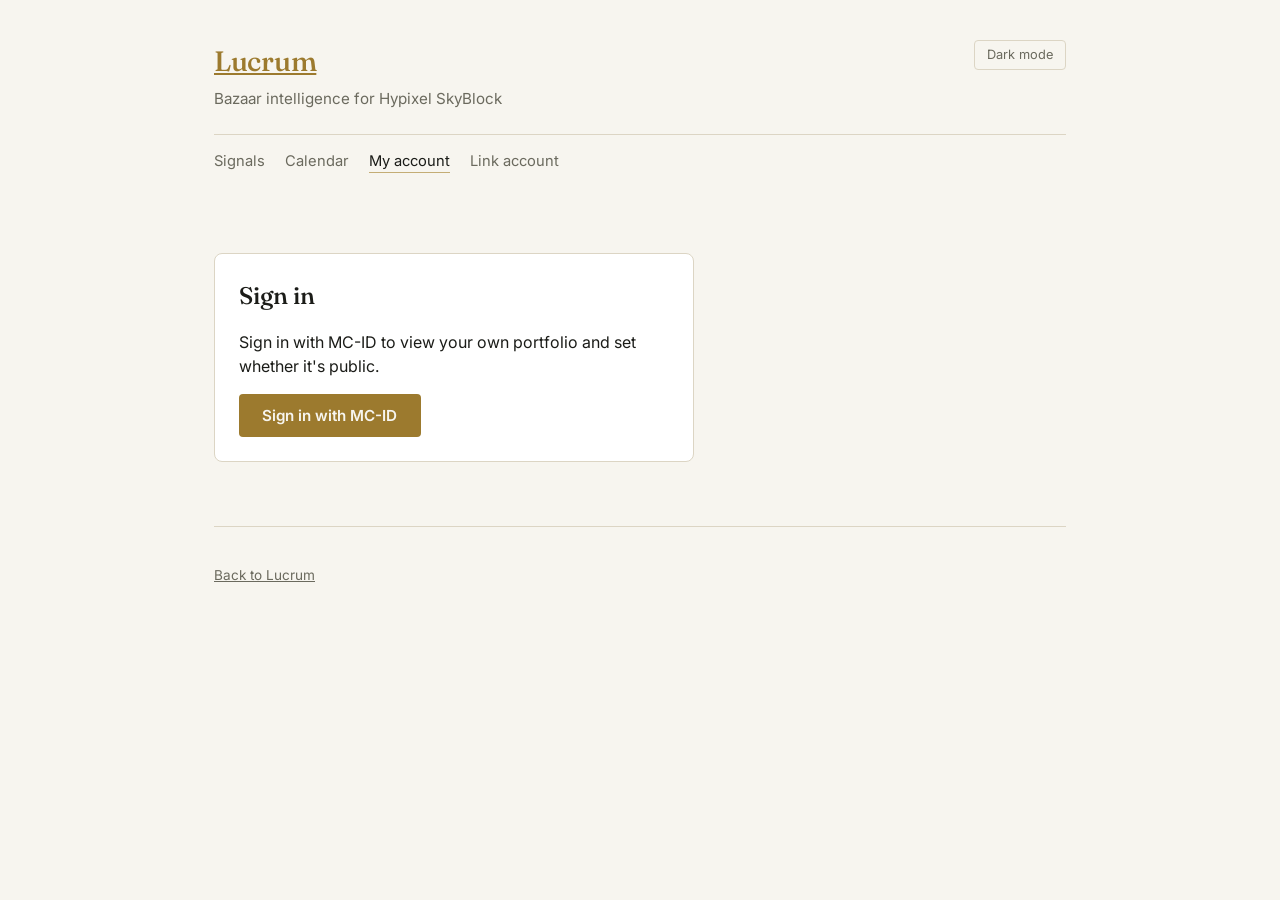
==== account/index.html @ fec93a20 "web: Phase 8 site - signals, item detail, calendar, account, public profile Rounds out the site to d" ====
<!doctype html>
<html lang="en">
<head>
  <meta charset="utf-8" />
  <meta name="viewport" content="width=device-width, initial-scale=1" />
  <title>My account – Lucrum</title>
  <script src="../js/theme.js"></script>
  <link rel="preconnect" href="https://fonts.googleapis.com" />
  <link rel="preconnect" href="https://fonts.gstatic.com" crossorigin />
  <link
    href="https://fonts.googleapis.com/css2?family=Fraunces:opsz,wght@9..144,400;9..144,500;9..144,600&family=Inter:wght@400;500;600;700&display=swap"
    rel="stylesheet"
  />
  <link rel="stylesheet" href="../css/main.css" />
  <link rel="stylesheet" href="../css/app.css" />
  <link rel="stylesheet" href="../css/link.css" />
</head>
<body>
  <div class="shell shell-wide">
    <header class="site-header">
      <div class="brand">
        <h1><a href="../index.html">Lucrum</a></h1>
        <p>Bazaar intelligence for Hypixel SkyBlock</p>
      </div>
      <button class="theme-toggle" id="theme-toggle" type="button" aria-label="Toggle colour theme">
        Dark mode
      </button>
    </header>
    <nav class="site-nav">
      <a href="../signals/">Signals</a>
      <a href="../calendar/">Calendar</a>
      <a href="../account/" aria-current="page">My account</a>
      <a href="../link/">Link account</a>
    </nav>

    <main>
      <div id="signin-slot" class="card link-card" hidden>
        <h2>Sign in</h2>
        <p class="dim">
          Sign in with MC-ID to view your own portfolio and set whether it's public.
        </p>
        <button class="btn btn-primary" id="signin-btn" type="button">Sign in with MC-ID</button>
        <p class="error-text" id="signin-error" hidden></p>
      </div>

      <div id="privacy-slot"></div>
      <div id="profile-slot"></div>
    </main>

    <footer class="site-footer">
      <p><a href="../index.html">Back to Lucrum</a></p>
    </footer>
  </div>

  <script type="module" src="../js/account.js"></script>
</body>
</html>
---- css/main.css ----
/* Lucrum – visual identity. Token system, component patterns and motion rules from
   docs/BRAND.md. This is a standalone stylesheet – it does not import or reuse SeyVault's CSS.

   Direction: private trading desk, not game HUD. Light by default, dark by explicit toggle.
   Own type pairing (Fraunces display / Inter body+data), own accent (aged brass, not acid-green,
   not vermilion, not terracotta), own radius (6-8px, not SeyVault's 14px), no rarity colours. */

/* --- Tokens --------------------------------------------------------------------------------- */

:root {
  --ink: #F7F5EF;
  --panel: #FFFFFF;
  --panel-raised: #EFEBDF;
  --hairline: #DCD5C4;
  --text: #1B1C18;
  --text-dim: #6B6A5E;
  --brass: #9C7A2E;
  --brass-dim: #C4AD75;

  --gain: #3F7A54;
  --loss: #B0453A;
  --live: var(--brass);

  --radius: 8px;
  --radius-sm: 4px;
  --transition: 150ms ease-out;
}

:root[data-theme="dark"] {
  --ink: #0B0D0C;
  --panel: #14211A;
  --panel-raised: #1C2E24;
  --hairline: #2B3A31;
  --text: #EDE6D6;
  --text-dim: #8B9A8F;
  --brass: #C9A24B;
  --brass-dim: #7A6A3D;
}

/* --- Base ------------------------------------------------------------------------------------ */

* {
  box-sizing: border-box;
}

html {
  color-scheme: light dark;
}

body {
  margin: 0;
  background: var(--ink);
  color: var(--text);
  font-family: 'Inter', system-ui, sans-serif;
  font-size: 16px;
  line-height: 1.5;
  transition: background var(--transition), color var(--transition);
}

h1, h2, h3 {
  font-family: 'Fraunces', Georgia, serif;
  font-weight: 500;
  letter-spacing: -0.01em;
  margin: 0;
  color: var(--text);
}

a {
  color: var(--brass);
}

/* Tabular numerals for every price, table and P&L figure – docs/BRAND.md's ledger rule.
   Apply this class anywhere a number appears; never let a price render in proportional figures. */
.num {
  font-variant-numeric: tabular-nums;
  font-feature-settings: 'tnum' 1, 'lnum' 1;
}

/* --- Layout shell ------------------------------------------------------------------------------ */

.shell {
  max-width: 720px;
  margin: 0 auto;
  padding: 0 1.5rem;
}

header.site-header {
  padding: 2.5rem 0 1.5rem;
  border-bottom: 1px solid var(--hairline);
  display: flex;
  align-items: flex-start;
  justify-content: space-between;
  gap: 1rem;
}

header.site-header .brand h1 {
  font-size: 1.75rem;
  color: var(--brass);
}

header.site-header .brand p {
  margin: 0.35rem 0 0;
  color: var(--text-dim);
  font-size: 0.95rem;
}

main {
  padding: 3rem 0 4rem;
}

footer.site-footer {
  padding: 1.5rem 0 3rem;
  border-top: 1px solid var(--hairline);
  color: var(--text-dim);
  font-size: 0.85rem;
}

footer.site-footer a {
  color: var(--text-dim);
  text-decoration: underline;
}

/* --- Theme toggle -------------------------------------------------------------------------- */

.theme-toggle {
  background: transparent;
  border: 1px solid var(--hairline);
  color: var(--text-dim);
  border-radius: var(--radius-sm);
  padding: 0.4rem 0.75rem;
  font-family: inherit;
  font-size: 0.8rem;
  cursor: pointer;
  transition: background var(--transition), border-color var(--transition), color var(--transition);
  flex-shrink: 0;
}

.theme-toggle:hover {
  border-color: var(--brass-dim);
  color: var(--text);
}

/* --- Component: button (primary) -------------------------------------------------------------
   docs/BRAND.md: brass fill, ink text, 4px radius, no shadow. Hover adds a brass-dim border –
   the fill never moves or glows. */

.btn {
  display: inline-block;
  font-family: inherit;
  font-size: 0.95rem;
  font-weight: 600;
  padding: 0.7rem 1.4rem;
  border-radius: var(--radius-sm);
  border: 1px solid transparent;
  cursor: pointer;
  text-decoration: none;
  transition: border-color var(--transition), background var(--transition), color var(--transition);
}

.btn-primary {
  background: var(--brass);
  color: var(--ink);
}

.btn-primary:hover {
  border-color: var(--brass-dim);
}

.btn-primary:disabled {
  opacity: 0.5;
  cursor: not-allowed;
}

.btn-secondary {
  background: transparent;
  color: var(--text);
  border-color: var(--hairline);
}

.btn-secondary:hover {
  border-color: var(--brass-dim);
}

/* --- Component: card ----------------------------------------------------------------------
   docs/BRAND.md: panel fill, 1px hairline border, 6-8px radius. Hover only if interactive:
   background steps to panel-raised, no border colour change, no transform. */

.card {
  background: var(--panel);
  border: 1px solid var(--hairline);
  border-radius: var(--radius);
  padding: 1.5rem;
  transition: background var(--transition);
}

.card.interactive:hover {
  background: var(--panel-raised);
  cursor: pointer;
}

/* --- Component: table row -------------------------------------------------------------------
   docs/BRAND.md: no card chrome on data tables – a hairline under each row, panel-raised on
   hover, numeric columns right-aligned with tabular figures, never centred. */

table.ledger {
  width: 100%;
  border-collapse: collapse;
}

table.ledger th {
  text-align: left;
  color: var(--text-dim);
  font-weight: 500;
  font-size: 0.8rem;
  text-transform: uppercase;
  letter-spacing: 0.04em;
  padding: 0.6rem 0.75rem;
  border-bottom: 1px solid var(--hairline);
}

table.ledger td {
  padding: 0.7rem 0.75rem;
  border-bottom: 1px solid var(--hairline);
}

table.ledger tr {
  transition: background var(--transition);
}

table.ledger tbody tr:hover {
  background: var(--panel-raised);
}

table.ledger th.num,
table.ledger td.num {
  text-align: right;
}

/* --- Component: live/pulsing element ---------------------------------------------------------
   docs/BRAND.md: opacity oscillates brass between 100% and 70% on a slow (~2.5s) sine, one loop
   only per state change – never an indefinite pulse. Applied via .is-pulsing, removed by JS once
   the state settles (e.g. a device code moves from "pending" to "linked"). */

.status-dot {
  display: inline-block;
  width: 0.55rem;
  height: 0.55rem;
  border-radius: 50%;
  background: var(--brass);
}

.status-dot.is-pulsing {
  animation: lucrum-pulse 2.5s ease-in-out 1;
}

.status-dot.is-loss {
  background: var(--loss);
}

.status-dot.is-gain {
  background: var(--gain);
}

@keyframes lucrum-pulse {
  0% { opacity: 1; }
  50% { opacity: 0.7; }
  100% { opacity: 1; }
}

@media (prefers-reduced-motion: reduce) {
  .status-dot.is-pulsing {
    animation: none;
  }
  * {
    transition-duration: 0.01ms !important;
  }
}

/* --- Home page ------------------------------------------------------------------------------ */

.hero h2 {
  font-size: 2.1rem;
  margin-bottom: 1rem;
}

.hero p {
  color: var(--text-dim);
  max-width: 34rem;
  font-size: 1.02rem;
}

.hero .actions {
  margin-top: 1.75rem;
  display: flex;
  gap: 0.75rem;
  flex-wrap: wrap;
}

.notice {
  margin-top: 3rem;
  padding-top: 1.5rem;
  border-top: 1px solid var(--hairline);
  color: var(--text-dim);
  font-size: 0.9rem;
}

/* --- Mobile --------------------------------------------------------------------------------- */

@media (max-width: 520px) {
  .shell {
    padding: 0 1.1rem;
  }
  header.site-header {
    flex-direction: column;
  }
  .hero h2 {
    font-size: 1.6rem;
  }
  table.ledger th,
  table.ledger td {
    padding: 0.5rem 0.4rem;
    font-size: 0.85rem;
  }
}
---- css/app.css ----
/* Shared components for Phase 8's inner pages (signals, item, calendar, profile, account) –
   additions to css/main.css's token system. Nothing here introduces a colour, radius or type
   pairing outside docs/BRAND.md's token set. */

/* Wider shell for chart-heavy and table-heavy pages – main.css's 720px is right for the marketing
   shell but too narrow for a ledger table or a chart with room to breathe. */
.shell-wide {
  max-width: 900px;
}

/* --- Nav (shared header across inner pages) ------------------------------------------------- */

nav.site-nav {
  display: flex;
  gap: 1.25rem;
  margin-top: 0.9rem;
  flex-wrap: wrap;
}

nav.site-nav a {
  color: var(--text-dim);
  text-decoration: none;
  font-size: 0.92rem;
  border-bottom: 1px solid transparent;
  transition: color var(--transition), border-color var(--transition);
}

nav.site-nav a:hover,
nav.site-nav a[aria-current="page"] {
  color: var(--text);
  border-color: var(--brass-dim);
}

/* --- Error / empty states --------------------------------------------------------------------
   docs/BRAND.md's copy register: declarative, never a blank page or an infinite spinner. */

.error-state {
  padding: 1.5rem;
  border: 1px solid var(--hairline);
  border-radius: var(--radius);
  background: var(--panel);
  color: var(--text);
  max-width: 34rem;
}

.loading-state {
  color: var(--text-dim);
  padding: 1rem 0;
}

/* --- Hero stat card (signal browser's "hero is the live number") --------------------------- */

.hero-signal {
  background: var(--panel);
  border: 1px solid var(--hairline);
  border-radius: var(--radius);
  padding: 1.75rem 2rem;
}

.hero-signal .hero-kicker {
  color: var(--text-dim);
  font-size: 0.8rem;
  text-transform: uppercase;
  letter-spacing: 0.06em;
  margin: 0 0 0.5rem;
}

.hero-signal h2 {
  font-size: 1.9rem;
  margin: 0 0 0.5rem;
}

.hero-signal .thesis {
  color: var(--text-dim);
  max-width: 40rem;
  margin: 0.5rem 0 1.25rem;
}

.hero-figures {
  display: grid;
  grid-template-columns: repeat(auto-fit, minmax(9rem, 1fr));
  gap: 1.25rem 1.5rem;
  margin-top: 1.25rem;
  padding-top: 1.25rem;
  border-top: 1px solid var(--hairline);
}

.hero-figures .figure .label {
  color: var(--text-dim);
  font-size: 0.78rem;
  text-transform: uppercase;
  letter-spacing: 0.04em;
  display: block;
  margin-bottom: 0.25rem;
}

.hero-figures .figure .value {
  font-family: 'Fraunces', Georgia, serif;
  font-size: 1.35rem;
  color: var(--text);
}

.hero-figures .figure .value.brass {
  color: var(--brass);
}

.caveat {
  margin-top: 1rem;
  font-size: 0.85rem;
  color: var(--text-dim);
  border-left: 2px solid var(--brass-dim);
  padding-left: 0.75rem;
}

/* --- Filter tabs ------------------------------------------------------------------------------ */

.type-tabs {
  display: flex;
  gap: 0.5rem;
  flex-wrap: wrap;
  margin: 2rem 0 1.25rem;
}

.type-tab {
  background: transparent;
  border: 1px solid var(--hairline);
  color: var(--text-dim);
  padding: 0.45rem 0.9rem;
  border-radius: var(--radius-sm);
  font-family: inherit;
  font-size: 0.85rem;
  cursor: pointer;
  transition: border-color var(--transition), color var(--transition), background var(--transition);
}

.type-tab[aria-pressed="true"] {
  color: var(--ink);
  background: var(--brass);
  border-color: var(--brass);
}

.type-tab:hover:not([aria-pressed="true"]) {
  border-color: var(--brass-dim);
  color: var(--text);
}

/* --- Signal / position rows -------------------------------------------------------------------
   Table on wide viewports, stacked cards on narrow – docs/BRAND.md's table-row pattern plus
   CLAUDE.md rule 8 (mobile matters). */

.signal-row td.item {
  font-weight: 600;
}

.signal-row .why {
  display: block;
  color: var(--text-dim);
  font-size: 0.82rem;
  margin-top: 0.15rem;
  font-family: 'Inter', system-ui, sans-serif;
}

.unfitted-note {
  font-size: 0.78rem;
  color: var(--text-dim);
}

/* --- Item detail -------------------------------------------------------------------------- */

.item-title {
  font-size: 2rem;
}

.range-tabs {
  display: flex;
  gap: 0.4rem;
  margin: 1.5rem 0 1rem;
}

.chart-card {
  padding: 1.25rem 1rem 0.75rem;
}

.chart-wrap {
  position: relative;
  width: 100%;
  height: 360px;
}

.chart-legend {
  display: flex;
  gap: 1.5rem;
  font-size: 0.82rem;
  color: var(--text-dim);
  padding: 0.75rem 0.25rem 1rem;
  flex-wrap: wrap;
}

.chart-legend .swatch {
  display: inline-block;
  width: 0.85rem;
  height: 2px;
  margin-right: 0.4rem;
  vertical-align: middle;
}

.confidence-note {
  margin-top: 1rem;
  color: var(--text-dim);
  font-size: 0.88rem;
}

/* --- Calendar / event timeline ----------------------------------------------------------------
   A quiet list, not a grid widget – docs/PLAN.md Phase 8's brief. */

.event-list {
  list-style: none;
  margin: 0;
  padding: 0;
}

.event-row {
  display: flex;
  justify-content: space-between;
  align-items: baseline;
  gap: 1rem;
  padding: 1rem 0;
  border-bottom: 1px solid var(--hairline);
}

.event-row .event-name {
  font-family: 'Fraunces', Georgia, serif;
  font-size: 1.1rem;
}

.event-row .event-source {
  display: block;
  color: var(--text-dim);
  font-size: 0.8rem;
  margin-top: 0.2rem;
  font-family: 'Inter', system-ui, sans-serif;
}

.event-row .event-when {
  text-align: right;
  flex-shrink: 0;
}

.event-row .event-countdown {
  display: block;
  color: var(--brass);
  font-size: 0.85rem;
}

.event-row .event-time {
  display: block;
  color: var(--text-dim);
  font-size: 0.8rem;
}

/* --- Profile / portfolio --------------------------------------------------------------------- */

.stat-grid {
  display: grid;
  grid-template-columns: repeat(auto-fit, minmax(10rem, 1fr));
  gap: 1.25rem;
  margin: 1.5rem 0 2.5rem;
}

.stat-card {
  background: var(--panel);
  border: 1px solid var(--hairline);
  border-radius: var(--radius);
  padding: 1.1rem 1.25rem;
}

.stat-card .label {
  color: var(--text-dim);
  font-size: 0.78rem;
  text-transform: uppercase;
  letter-spacing: 0.04em;
  display: block;
  margin-bottom: 0.3rem;
}

.stat-card .value {
  font-family: 'Fraunces', Georgia, serif;
  font-size: 1.5rem;
}

.hitrate-grid {
  display: grid;
  grid-template-columns: repeat(4, 1fr);
  gap: 0.75rem;
  margin-top: 0.5rem;
}

.hitrate-grid .cell {
  text-align: center;
}

.hitrate-grid .cell .label {
  color: var(--text-dim);
  font-size: 0.75rem;
  text-transform: uppercase;
  display: block;
}

.hitrate-grid .cell .value {
  font-size: 1.1rem;
}

.planned-actual {
  font-size: 0.85rem;
}

.planned-actual .planned {
  color: var(--text-dim);
}

.planned-actual .actual {
  color: var(--text);
  display: block;
}

.privacy-toggle {
  display: flex;
  align-items: center;
  gap: 0.75rem;
  margin: 2rem 0;
  padding: 1.1rem 1.25rem;
  border: 1px solid var(--hairline);
  border-radius: var(--radius);
  background: var(--panel);
}

.privacy-toggle .desc {
  color: var(--text-dim);
  font-size: 0.85rem;
  flex: 1;
}

/* --- Section spacing / headings shared across inner pages ------------------------------------ */

.section-heading {
  margin: 2.5rem 0 1rem;
  font-size: 1.3rem;
}

/* --- Mobile ---------------------------------------------------------------------------------- */

@media (max-width: 640px) {
  .hero-signal {
    padding: 1.25rem 1.25rem;
  }
  .hero-signal h2 {
    font-size: 1.4rem;
  }
  .hitrate-grid {
    grid-template-columns: repeat(2, 1fr);
  }
  table.ledger thead {
    display: none;
  }
  table.ledger, table.ledger tbody, table.ledger tr, table.ledger td {
    display: block;
    width: 100%;
  }
  table.ledger tr {
    border-bottom: 1px solid var(--hairline);
    padding: 0.75rem 0;
  }
  table.ledger td {
    border-bottom: none;
    padding: 0.2rem 0;
    text-align: left !important;
  }
  table.ledger td.num::before,
  table.ledger td[data-label]::before {
    content: attr(data-label) ": ";
    color: var(--text-dim);
    font-family: 'Inter', system-ui, sans-serif;
  }
  .event-row {
    flex-direction: column;
  }
  .event-row .event-when {
    text-align: left;
  }
}
---- css/link.css ----
/* /link page – additions to css/main.css's token system and component patterns. Nothing here
   introduces a new colour or radius outside docs/BRAND.md's token set. */

.link-card {
  margin-top: 2rem;
  max-width: 30rem;
}

.link-status {
  display: flex;
  align-items: center;
  gap: 0.6rem;
  font-size: 0.95rem;
}

.link-step {
  margin-top: 1.5rem;
  padding-top: 1.5rem;
  border-top: 1px solid var(--hairline);
}

.link-step h3 {
  font-size: 1.15rem;
  margin-bottom: 0.4rem;
}

.link-step .dim {
  color: var(--text-dim);
  font-size: 0.9rem;
  margin: 0 0 1rem;
}

.link-step code {
  background: var(--panel-raised);
  padding: 0.1rem 0.35rem;
  border-radius: var(--radius-sm);
  font-size: 0.9em;
}

#code-form {
  display: flex;
  gap: 0.6rem;
  flex-wrap: wrap;
}

.code-input {
  flex: 1;
  min-width: 9rem;
  background: var(--panel);
  border: 1px solid var(--hairline);
  border-radius: var(--radius-sm);
  color: var(--text);
  font-family: inherit;
  font-size: 1rem;
  padding: 0.65rem 0.8rem;
  text-transform: uppercase;
  transition: border-color var(--transition);
}

.code-input:focus {
  outline: none;
  border-color: var(--brass-dim);
}

.error-text {
  color: var(--loss);
  font-size: 0.88rem;
  margin: 0.9rem 0 0;
}

@media (max-width: 520px) {
  #code-form {
    flex-direction: column;
  }
}
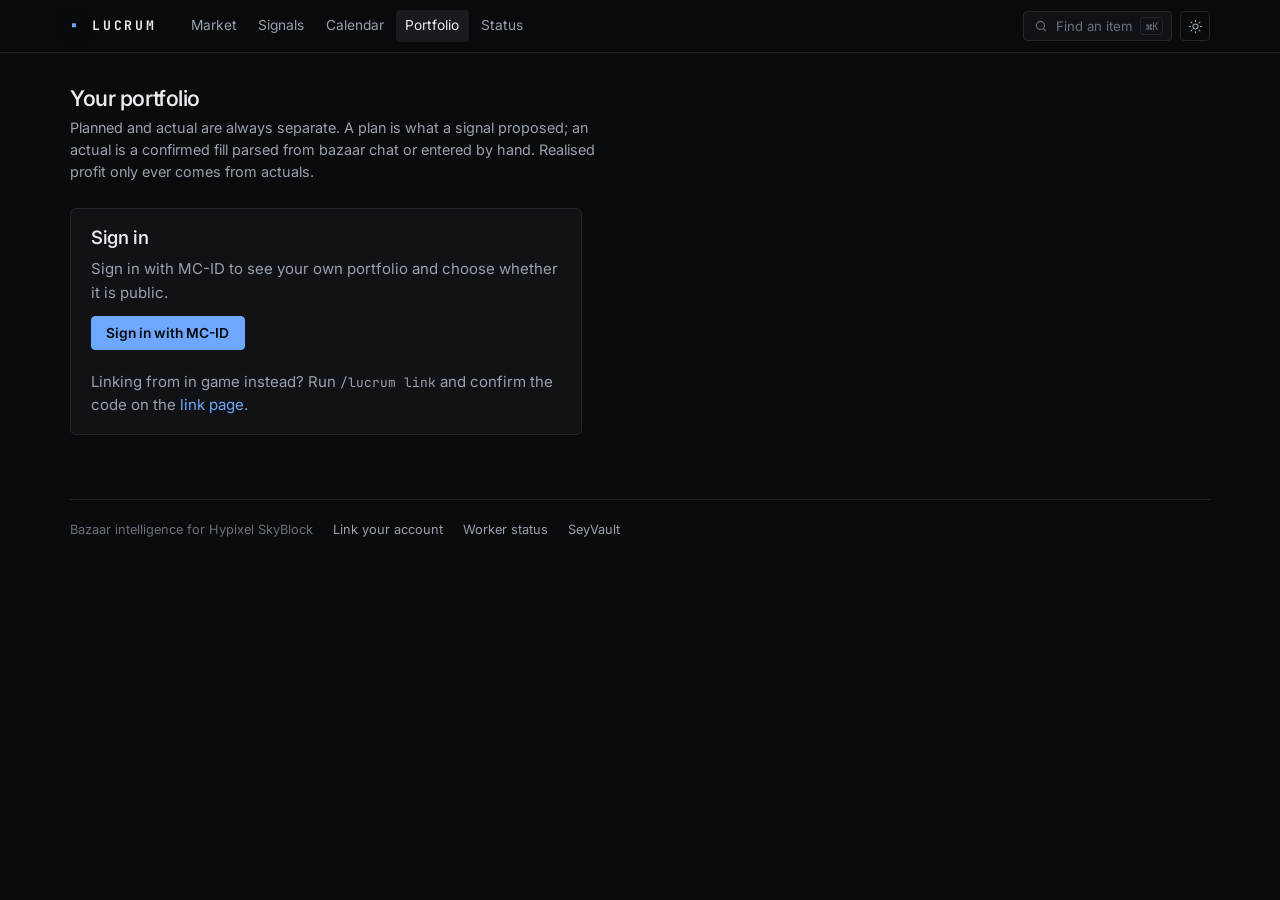
==== commit 687f0084: "web: rewrite the site - monotone palette, real navigation, no missing data The old site read as unfi" ====
--- a/account/index.html
+++ b/account/index.html
@@ -3,44 +3,66 @@
 <head>
   <meta charset="utf-8" />
   <meta name="viewport" content="width=device-width, initial-scale=1" />
-  <title>My account – Lucrum</title>
+  <title>Portfolio – Lucrum</title>
+  <meta name="description" content="Lucrum – bazaar intelligence for Hypixel SkyBlock." />
+  <!-- Theme resolution must run before css/main.css paints, per docs/BRAND.md's theme section –
+       see js/theme.js's top-of-file comment for why this is a plain script, not a module. -->
   <script src="../js/theme.js"></script>
   <link rel="preconnect" href="https://fonts.googleapis.com" />
   <link rel="preconnect" href="https://fonts.gstatic.com" crossorigin />
   <link
-    href="https://fonts.googleapis.com/css2?family=Fraunces:opsz,wght@9..144,400;9..144,500;9..144,600&family=Inter:wght@400;500;600;700&display=swap"
+    href="https://fonts.googleapis.com/css2?family=Inter:wght@100..900&family=JetBrains+Mono:wght@400..700&display=swap"
     rel="stylesheet"
   />
   <link rel="stylesheet" href="../css/main.css" />
   <link rel="stylesheet" href="../css/app.css" />
   <link rel="stylesheet" href="../css/link.css" />
+
 </head>
-<body>
-  <div class="shell shell-wide">
-    <header class="site-header">
-      <div class="brand">
-        <h1><a href="../index.html">Lucrum</a></h1>
-        <p>Bazaar intelligence for Hypixel SkyBlock</p>
+<body data-base="../">
+  <div class="topbar">
+    <div class="topbar-inner">
+      <a class="wordmark" href="../index.html"><span class="tick">&#9642;</span> Lucrum</a>
+      <nav class="topnav" aria-label="Primary">
+        <a href="../market/">Market</a>
+        <a href="../signals/">Signals</a>
+        <a href="../calendar/">Calendar</a>
+        <a href="../account/" aria-current="page">Portfolio</a>
+        <a href="../status/">Status</a>
+      </nav>
+      <div class="topbar-actions">
+        <button class="search-trigger" id="search-trigger" type="button" aria-label="Find a bazaar item">
+          <svg viewBox="0 0 24 24" fill="none" stroke="currentColor" stroke-width="1.9" stroke-linecap="round"><circle cx="11" cy="11" r="7"/><path d="M20 20l-3.6-3.6"/></svg>
+          <span class="search-label">Find an item</span>
+          <span class="kbd">&#8984;K</span>
+        </button>
+        <button class="icon-btn" id="theme-toggle" type="button"></button>
       </div>
-      <button class="theme-toggle" id="theme-toggle" type="button" aria-label="Toggle colour theme">
-        Dark mode
-      </button>
-    </header>
-    <nav class="site-nav">
-      <a href="../signals/">Signals</a>
-      <a href="../calendar/">Calendar</a>
-      <a href="../account/" aria-current="page">My account</a>
-      <a href="../link/">Link account</a>
-    </nav>
+    </div>
+  </div>
 
+  <div class="shell">
     <main>
+      <div class="page-head">
+        <div>
+          <h1>Your portfolio</h1>
+          <p class="sub">
+            Planned and actual are always separate. A plan is what a signal proposed; an actual is
+            a confirmed fill parsed from bazaar chat or entered by hand. Realised profit only ever
+            comes from actuals.
+          </p>
+        </div>
+      </div>
+
       <div id="signin-slot" class="card link-card" hidden>
         <h2>Sign in</h2>
-        <p class="dim">
-          Sign in with MC-ID to view your own portfolio and set whether it's public.
-        </p>
+        <p class="dim">Sign in with MC-ID to see your own portfolio and choose whether it is public.</p>
         <button class="btn btn-primary" id="signin-btn" type="button">Sign in with MC-ID</button>
         <p class="error-text" id="signin-error" hidden></p>
+        <p class="dim" style="margin:1.25rem 0 0">
+          Linking from in game instead? Run <code>/lucrum link</code> and confirm the code on the
+          <a href="../link/">link page</a>.
+        </p>
       </div>
 
       <div id="privacy-slot"></div>
@@ -48,7 +70,10 @@
     </main>
 
     <footer class="site-footer">
-      <p><a href="../index.html">Back to Lucrum</a></p>
+      <span>Bazaar intelligence for Hypixel SkyBlock</span>
+      <a href="../link/">Link your account</a>
+      <a href="../status/">Worker status</a>
+      <a href="https://seyvault.github.io" rel="noopener">SeyVault</a>
     </footer>
   </div>
 
--- a/css/main.css
+++ b/css/main.css
@@ -1,40 +1,65 @@
-/* Lucrum – visual identity. Token system, component patterns and motion rules from
-   docs/BRAND.md. This is a standalone stylesheet – it does not import or reuse SeyVault's CSS.
-
-   Direction: private trading desk, not game HUD. Light by default, dark by explicit toggle.
-   Own type pairing (Fraunces display / Inter body+data), own accent (aged brass, not acid-green,
-   not vermilion, not terracotta), own radius (6-8px, not SeyVault's 14px), no rarity colours. */
-
-/* --- Tokens --------------------------------------------------------------------------------- */
-
-:root {
-  --ink: #F7F5EF;
-  --panel: #FFFFFF;
-  --panel-raised: #EFEBDF;
-  --hairline: #DCD5C4;
-  --text: #1B1C18;
-  --text-dim: #6B6A5E;
-  --brass: #9C7A2E;
-  --brass-dim: #C4AD75;
-
-  --gain: #3F7A54;
-  --loss: #B0453A;
-  --live: var(--brass);
-
-  --radius: 8px;
+/* Lucrum – design system. Tokens, app shell and shared components, per docs/BRAND.md.
+   Standalone: this does not import or reuse SeyVault's CSS.
+
+   Direction: a trading terminal. Monotone grey surfaces, colour reserved for data, glow on data
+   colours in the dark theme only. Dark is the default; light is the alternate. No serif, no warm
+   hues anywhere – see docs/BRAND.md's "Before shipping" checklist. */
+
+/* --- Tokens ---------------------------------------------------------------------------------- */
+
+:root,
+:root[data-theme="dark"] {
+  --bg: #0A0B0D;
+  --surface: #101216;
+  --surface-2: #171A1F;
+  --line: #22262D;
+  --line-strong: #333944;
+  --text: #E7EAEE;
+  --text-2: #98A1AD;
+  --text-3: #68707C;
+
+  --accent: #6EA8FE;
+  --buy: #2EE6A8;
+  --sell: #FFB13D;
+  --gain: #2EE6A8;
+  --loss: #FF6B6B;
+
+  /* Glow multiplier – every glow effect scales by this, so the light theme turns them all off
+     with one token rather than a parallel rule set. docs/BRAND.md, "Glow". */
+  --glow: 1;
+  --glow-accent: 0 0 18px rgba(110, 168, 254, 0.35);
+  --glow-buy: 0 0 18px rgba(46, 230, 168, 0.35);
+  --glow-sell: 0 0 18px rgba(255, 177, 61, 0.35);
+  --glow-loss: 0 0 18px rgba(255, 107, 107, 0.35);
+
+  --radius: 6px;
   --radius-sm: 4px;
-  --transition: 150ms ease-out;
-}
-
-:root[data-theme="dark"] {
-  --ink: #0B0D0C;
-  --panel: #14211A;
-  --panel-raised: #1C2E24;
-  --hairline: #2B3A31;
-  --text: #EDE6D6;
-  --text-dim: #8B9A8F;
-  --brass: #C9A24B;
-  --brass-dim: #7A6A3D;
+  --transition: 140ms ease-out;
+  --mono: 'JetBrains Mono', ui-monospace, SFMono-Regular, Menlo, monospace;
+  --sans: 'Inter', system-ui, -apple-system, sans-serif;
+}
+
+:root[data-theme="light"] {
+  --bg: #FAFAFB;
+  --surface: #FFFFFF;
+  --surface-2: #F1F2F4;
+  --line: #E1E3E8;
+  --line-strong: #C9CDD5;
+  --text: #14161A;
+  --text-2: #5A6270;
+  --text-3: #838B98;
+
+  --accent: #2563EB;
+  --buy: #0F9D76;
+  --sell: #B57314;
+  --gain: #0F9D76;
+  --loss: #D14343;
+
+  --glow: 0;
+  --glow-accent: none;
+  --glow-buy: none;
+  --glow-sell: none;
+  --glow-loss: none;
 }
 
 /* --- Base ------------------------------------------------------------------------------------ */
@@ -44,281 +69,659 @@
 }
 
 html {
-  color-scheme: light dark;
+  color-scheme: dark;
+}
+
+:root[data-theme="light"] {
+  color-scheme: light;
 }
 
 body {
   margin: 0;
-  background: var(--ink);
-  color: var(--text);
-  font-family: 'Inter', system-ui, sans-serif;
-  font-size: 16px;
-  line-height: 1.5;
-  transition: background var(--transition), color var(--transition);
-}
-
-h1, h2, h3 {
-  font-family: 'Fraunces', Georgia, serif;
-  font-weight: 500;
-  letter-spacing: -0.01em;
+  background: var(--bg);
+  color: var(--text);
+  font-family: var(--sans);
+  font-size: 15px;
+  line-height: 1.55;
+  -webkit-font-smoothing: antialiased;
+}
+
+h1, h2, h3, h4 {
+  font-family: var(--sans);
+  font-weight: 550;
+  letter-spacing: -0.02em;
   margin: 0;
   color: var(--text);
-}
+  line-height: 1.25;
+}
+
+h1 { font-size: 1.35rem; }
+h2 { font-size: 1.15rem; }
+h3 { font-size: 1rem; }
+
+p { margin: 0 0 0.75rem; }
 
 a {
-  color: var(--brass);
-}
-
-/* Tabular numerals for every price, table and P&L figure – docs/BRAND.md's ledger rule.
-   Apply this class anywhere a number appears; never let a price render in proportional figures. */
-.num {
+  color: var(--accent);
+  text-decoration: none;
+}
+
+a:hover {
+  text-decoration: underline;
+}
+
+code, kbd {
+  font-family: var(--mono);
+  font-size: 0.86em;
+}
+
+:focus-visible {
+  outline: 2px solid var(--accent);
+  outline-offset: 2px;
+  border-radius: var(--radius-sm);
+}
+
+/* Every number, id and column label is mono with tabular figures – docs/BRAND.md's type rule.
+   Never let a price render in the proportional sans. */
+.num, .mono {
+  font-family: var(--mono);
   font-variant-numeric: tabular-nums;
-  font-feature-settings: 'tnum' 1, 'lnum' 1;
-}
-
-/* --- Layout shell ------------------------------------------------------------------------------ */
+  font-feature-settings: 'tnum' 1;
+}
+
+.dim { color: var(--text-2); }
+.dimmer { color: var(--text-3); }
+.pos { color: var(--gain); }
+.neg { color: var(--loss); }
+.buy-c { color: var(--buy); }
+.sell-c { color: var(--sell); }
+
+/* Uppercase micro-label above a figure or beside a value. */
+.label {
+  font-family: var(--mono);
+  font-size: 0.68rem;
+  letter-spacing: 0.09em;
+  text-transform: uppercase;
+  color: var(--text-3);
+  display: block;
+}
+
+/* --- App shell ------------------------------------------------------------------------------- */
+
+.topbar {
+  position: sticky;
+  top: 0;
+  z-index: 40;
+  background: color-mix(in srgb, var(--bg) 88%, transparent);
+  backdrop-filter: blur(12px);
+  border-bottom: 1px solid var(--line);
+}
+
+.topbar-inner {
+  max-width: 1180px;
+  margin: 0 auto;
+  padding: 0 1.25rem;
+  height: 52px;
+  display: flex;
+  align-items: center;
+  gap: 1.5rem;
+}
+
+.wordmark {
+  font-family: var(--mono);
+  font-size: 0.82rem;
+  font-weight: 700;
+  letter-spacing: 0.22em;
+  color: var(--text);
+  text-transform: uppercase;
+  text-decoration: none;
+  flex-shrink: 0;
+}
+
+.wordmark:hover { text-decoration: none; }
+
+.wordmark .tick {
+  color: var(--accent);
+  text-shadow: var(--glow-accent);
+}
+
+.topnav {
+  display: flex;
+  align-items: center;
+  gap: 0.15rem;
+  flex: 1;
+  min-width: 0;
+  overflow-x: auto;
+  scrollbar-width: none;
+}
+
+.topnav::-webkit-scrollbar { display: none; }
+
+.topnav a {
+  color: var(--text-2);
+  font-size: 0.86rem;
+  padding: 0.35rem 0.6rem;
+  border-radius: var(--radius-sm);
+  white-space: nowrap;
+  transition: color var(--transition), background var(--transition);
+}
+
+.topnav a:hover {
+  color: var(--text);
+  background: var(--surface-2);
+  text-decoration: none;
+}
+
+.topnav a[aria-current="page"] {
+  color: var(--text);
+  background: var(--surface-2);
+}
+
+.topbar-actions {
+  display: flex;
+  align-items: center;
+  gap: 0.5rem;
+  flex-shrink: 0;
+}
+
+/* Search trigger – the fix for the site's worst previous failure, per docs/BRAND.md's layout
+   section: every one of the bazaar's ~2000 products is reachable from every page. */
+.search-trigger {
+  display: flex;
+  align-items: center;
+  gap: 0.5rem;
+  background: var(--surface);
+  border: 1px solid var(--line);
+  border-radius: var(--radius-sm);
+  color: var(--text-3);
+  font-family: var(--sans);
+  font-size: 0.82rem;
+  padding: 0.35rem 0.5rem 0.35rem 0.65rem;
+  cursor: pointer;
+  transition: border-color var(--transition), color var(--transition);
+}
+
+.search-trigger:hover {
+  border-color: var(--line-strong);
+  color: var(--text-2);
+}
+
+/* An inline SVG with no width/height attributes falls back to 300x150, which is what made this
+   control swallow the top bar – size it explicitly and keep the label on one line. */
+.search-trigger svg { width: 14px; height: 14px; flex: none; display: block; }
+.search-trigger .search-label { white-space: nowrap; }
+
+.search-trigger .kbd {
+  font-family: var(--mono);
+  font-size: 0.66rem;
+  border: 1px solid var(--line);
+  border-radius: 3px;
+  padding: 0.05rem 0.28rem;
+  color: var(--text-3);
+}
+
+.icon-btn {
+  background: transparent;
+  border: 1px solid var(--line);
+  border-radius: var(--radius-sm);
+  color: var(--text-2);
+  width: 30px;
+  height: 30px;
+  display: grid;
+  place-items: center;
+  cursor: pointer;
+  transition: border-color var(--transition), color var(--transition);
+  padding: 0;
+}
+
+.icon-btn:hover {
+  border-color: var(--line-strong);
+  color: var(--text);
+}
+
+.icon-btn svg { width: 15px; height: 15px; display: block; }
 
 .shell {
+  max-width: 1180px;
+  margin: 0 auto;
+  padding: 0 1.25rem;
+}
+
+.shell-narrow {
   max-width: 720px;
-  margin: 0 auto;
-  padding: 0 1.5rem;
-}
-
-header.site-header {
-  padding: 2.5rem 0 1.5rem;
-  border-bottom: 1px solid var(--hairline);
-  display: flex;
-  align-items: flex-start;
+}
+
+main {
+  padding: 2rem 0 4rem;
+}
+
+.page-head {
+  display: flex;
+  align-items: flex-end;
   justify-content: space-between;
   gap: 1rem;
-}
-
-header.site-header .brand h1 {
-  font-size: 1.75rem;
-  color: var(--brass);
-}
-
-header.site-header .brand p {
-  margin: 0.35rem 0 0;
-  color: var(--text-dim);
-  font-size: 0.95rem;
-}
-
-main {
-  padding: 3rem 0 4rem;
-}
-
-footer.site-footer {
-  padding: 1.5rem 0 3rem;
-  border-top: 1px solid var(--hairline);
-  color: var(--text-dim);
-  font-size: 0.85rem;
-}
-
-footer.site-footer a {
-  color: var(--text-dim);
-  text-decoration: underline;
-}
-
-/* --- Theme toggle -------------------------------------------------------------------------- */
-
-.theme-toggle {
-  background: transparent;
-  border: 1px solid var(--hairline);
-  color: var(--text-dim);
+  flex-wrap: wrap;
+  margin-bottom: 1.5rem;
+}
+
+.page-head .sub {
+  color: var(--text-2);
+  font-size: 0.9rem;
+  margin: 0.3rem 0 0;
+  max-width: 60ch;
+}
+
+.site-footer {
+  border-top: 1px solid var(--line);
+  padding: 1.25rem 0 3rem;
+  color: var(--text-3);
+  font-size: 0.8rem;
+  display: flex;
+  gap: 1.25rem;
+  flex-wrap: wrap;
+}
+
+.site-footer a { color: var(--text-2); }
+
+/* --- Buttons --------------------------------------------------------------------------------- */
+
+.btn {
+  display: inline-flex;
+  align-items: center;
+  gap: 0.4rem;
+  font-family: var(--sans);
+  font-size: 0.86rem;
+  font-weight: 500;
+  padding: 0.5rem 0.9rem;
   border-radius: var(--radius-sm);
-  padding: 0.4rem 0.75rem;
-  font-family: inherit;
-  font-size: 0.8rem;
-  cursor: pointer;
-  transition: background var(--transition), border-color var(--transition), color var(--transition);
-  flex-shrink: 0;
-}
-
-.theme-toggle:hover {
-  border-color: var(--brass-dim);
-  color: var(--text);
-}
-
-/* --- Component: button (primary) -------------------------------------------------------------
-   docs/BRAND.md: brass fill, ink text, 4px radius, no shadow. Hover adds a brass-dim border –
-   the fill never moves or glows. */
-
-.btn {
-  display: inline-block;
-  font-family: inherit;
-  font-size: 0.95rem;
-  font-weight: 600;
-  padding: 0.7rem 1.4rem;
-  border-radius: var(--radius-sm);
-  border: 1px solid transparent;
+  border: 1px solid var(--line);
+  background: var(--surface);
+  color: var(--text);
   cursor: pointer;
   text-decoration: none;
   transition: border-color var(--transition), background var(--transition), color var(--transition);
 }
 
+.btn:hover {
+  border-color: var(--line-strong);
+  background: var(--surface-2);
+  text-decoration: none;
+}
+
 .btn-primary {
-  background: var(--brass);
-  color: var(--ink);
+  background: var(--accent);
+  border-color: var(--accent);
+  color: #06080C;
+  font-weight: 600;
 }
 
 .btn-primary:hover {
-  border-color: var(--brass-dim);
-}
-
-.btn-primary:disabled {
-  opacity: 0.5;
+  background: var(--accent);
+  border-color: var(--accent);
+  filter: brightness(1.08);
+}
+
+.btn:disabled {
+  opacity: 0.45;
   cursor: not-allowed;
 }
 
-.btn-secondary {
+.btn-sm {
+  font-size: 0.78rem;
+  padding: 0.32rem 0.6rem;
+}
+
+/* --- Tabs (signal type, chart range) --------------------------------------------------------- */
+
+.tabs {
+  display: flex;
+  gap: 0.3rem;
+  flex-wrap: wrap;
+}
+
+.tab {
   background: transparent;
-  color: var(--text);
-  border-color: var(--hairline);
-}
-
-.btn-secondary:hover {
-  border-color: var(--brass-dim);
-}
-
-/* --- Component: card ----------------------------------------------------------------------
-   docs/BRAND.md: panel fill, 1px hairline border, 6-8px radius. Hover only if interactive:
-   background steps to panel-raised, no border colour change, no transform. */
+  border: 1px solid transparent;
+  color: var(--text-3);
+  font-family: var(--mono);
+  font-size: 0.75rem;
+  letter-spacing: 0.06em;
+  text-transform: uppercase;
+  padding: 0.35rem 0.7rem;
+  border-radius: var(--radius-sm);
+  cursor: pointer;
+  transition: color var(--transition), background var(--transition), border-color var(--transition);
+}
+
+.tab:hover {
+  color: var(--text);
+  background: var(--surface-2);
+}
+
+.tab[aria-pressed="true"] {
+  color: var(--text);
+  background: var(--surface-2);
+  border-color: var(--line-strong);
+}
+
+/* --- Cards / panels -------------------------------------------------------------------------- */
 
 .card {
-  background: var(--panel);
-  border: 1px solid var(--hairline);
+  background: var(--surface);
+  border: 1px solid var(--line);
   border-radius: var(--radius);
-  padding: 1.5rem;
-  transition: background var(--transition);
-}
-
-.card.interactive:hover {
-  background: var(--panel-raised);
-  cursor: pointer;
-}
-
-/* --- Component: table row -------------------------------------------------------------------
-   docs/BRAND.md: no card chrome on data tables – a hairline under each row, panel-raised on
-   hover, numeric columns right-aligned with tabular figures, never centred. */
+  padding: 1.1rem 1.25rem;
+}
+
+.card-tight { padding: 0.9rem 1rem; }
+
+.card h2, .card h3 { margin-bottom: 0.5rem; }
+
+.grid {
+  display: grid;
+  gap: 0.75rem;
+}
+
+.grid-2 { grid-template-columns: repeat(auto-fit, minmax(15rem, 1fr)); }
+.grid-3 { grid-template-columns: repeat(auto-fit, minmax(11rem, 1fr)); }
+.grid-4 { grid-template-columns: repeat(auto-fit, minmax(8.5rem, 1fr)); }
+
+/* A single labelled figure. The value is always mono; colour only if it carries meaning. */
+.stat .value {
+  font-family: var(--mono);
+  font-variant-numeric: tabular-nums;
+  font-size: 1.15rem;
+  letter-spacing: -0.01em;
+  color: var(--text);
+  display: block;
+  margin-top: 0.15rem;
+}
+
+.stat .value.lg { font-size: 1.6rem; }
+.stat .value.accent { color: var(--accent); text-shadow: var(--glow-accent); }
+.stat .value.buy-c { text-shadow: var(--glow-buy); }
+.stat .value.sell-c { text-shadow: var(--glow-sell); }
+.stat .note { color: var(--text-3); font-size: 0.75rem; margin: 0.15rem 0 0; }
+
+/* --- Tables ---------------------------------------------------------------------------------- */
+
+.table-wrap {
+  border: 1px solid var(--line);
+  border-radius: var(--radius);
+  overflow: hidden;
+  background: var(--surface);
+}
+
+.table-scroll { overflow-x: auto; }
 
 table.ledger {
   width: 100%;
   border-collapse: collapse;
+  font-size: 0.86rem;
 }
 
 table.ledger th {
   text-align: left;
-  color: var(--text-dim);
+  color: var(--text-3);
+  font-family: var(--mono);
   font-weight: 500;
-  font-size: 0.8rem;
+  font-size: 0.68rem;
   text-transform: uppercase;
-  letter-spacing: 0.04em;
-  padding: 0.6rem 0.75rem;
-  border-bottom: 1px solid var(--hairline);
-}
+  letter-spacing: 0.08em;
+  padding: 0.55rem 0.75rem;
+  border-bottom: 1px solid var(--line);
+  background: var(--surface);
+  white-space: nowrap;
+  position: sticky;
+  top: 0;
+}
+
+table.ledger th.sortable {
+  cursor: pointer;
+  user-select: none;
+}
+
+table.ledger th.sortable:hover { color: var(--text); }
+
+table.ledger th .arrow {
+  opacity: 0;
+  margin-left: 0.25rem;
+}
+
+table.ledger th[aria-sort] .arrow { opacity: 1; color: var(--accent); }
+table.ledger th[aria-sort] { color: var(--text); }
 
 table.ledger td {
-  padding: 0.7rem 0.75rem;
-  border-bottom: 1px solid var(--hairline);
-}
-
-table.ledger tr {
+  padding: 0.55rem 0.75rem;
+  border-bottom: 1px solid var(--line);
+  color: var(--text-2);
+  vertical-align: top;
+}
+
+table.ledger tbody tr:last-child td { border-bottom: none; }
+
+table.ledger tbody tr {
   transition: background var(--transition);
 }
 
-table.ledger tbody tr:hover {
-  background: var(--panel-raised);
-}
+table.ledger tbody tr:hover { background: var(--surface-2); }
 
 table.ledger th.num,
 table.ledger td.num {
   text-align: right;
-}
-
-/* --- Component: live/pulsing element ---------------------------------------------------------
-   docs/BRAND.md: opacity oscillates brass between 100% and 70% on a slow (~2.5s) sine, one loop
-   only per state change – never an indefinite pulse. Applied via .is-pulsing, removed by JS once
-   the state settles (e.g. a device code moves from "pending" to "linked"). */
+  font-family: var(--mono);
+  font-variant-numeric: tabular-nums;
+  white-space: nowrap;
+}
+
+table.ledger td.key { color: var(--text); }
+
+/* A wide table – the market's 13 snapshot columns – tightened so the whole order book fits the
+   content column instead of running off the right edge where the sort column can't be seen. */
+table.ledger.dense { font-size: 0.8rem; }
+table.ledger.dense th { padding: 0.5rem 0.4rem; letter-spacing: 0.04em; }
+table.ledger.dense td { padding: 0.5rem 0.4rem; }
+
+table.ledger td a { color: var(--text); }
+table.ledger td a:hover { color: var(--accent); }
+
+/* Expandable detail row – how every remaining contract field stays reachable without widening
+   the table past readability. docs/BRAND.md: nothing the worker returns is dropped. */
+tr.detail-row > td {
+  background: var(--surface-2);
+  padding: 0.9rem 1rem 1.1rem;
+  color: var(--text-2);
+}
+
+tr.detail-row[hidden] { display: none; }
+
+.expand-btn {
+  background: transparent;
+  border: none;
+  color: var(--text-3);
+  cursor: pointer;
+  font-family: var(--mono);
+  font-size: 0.8rem;
+  padding: 0 0.25rem;
+  line-height: 1;
+  transition: color var(--transition), transform var(--transition);
+}
+
+.expand-btn:hover { color: var(--text); }
+.expand-btn[aria-expanded="true"] { color: var(--accent); transform: rotate(90deg); }
+
+/* --- Inputs ---------------------------------------------------------------------------------- */
+
+.input {
+  background: var(--surface-2);
+  border: 1px solid var(--line);
+  border-radius: var(--radius-sm);
+  color: var(--text);
+  font-family: var(--sans);
+  font-size: 0.88rem;
+  padding: 0.45rem 0.7rem;
+  width: 100%;
+  transition: border-color var(--transition);
+}
+
+.input::placeholder { color: var(--text-3); }
+
+.input:focus {
+  outline: none;
+  border-color: var(--accent);
+}
+
+/* --- Status dot ------------------------------------------------------------------------------ */
 
 .status-dot {
   display: inline-block;
-  width: 0.55rem;
-  height: 0.55rem;
+  width: 0.5rem;
+  height: 0.5rem;
   border-radius: 50%;
-  background: var(--brass);
-}
-
-.status-dot.is-pulsing {
-  animation: lucrum-pulse 2.5s ease-in-out 1;
-}
-
-.status-dot.is-loss {
-  background: var(--loss);
-}
-
-.status-dot.is-gain {
-  background: var(--gain);
-}
+  background: var(--text-3);
+  flex-shrink: 0;
+}
+
+.status-dot.is-gain { background: var(--gain); box-shadow: var(--glow-buy); }
+.status-dot.is-loss { background: var(--loss); box-shadow: var(--glow-loss); }
+.status-dot.is-warn { background: var(--sell); box-shadow: var(--glow-sell); }
+.status-dot.is-pulsing { animation: lucrum-pulse 2.5s ease-in-out infinite; }
 
 @keyframes lucrum-pulse {
-  0% { opacity: 1; }
-  50% { opacity: 0.7; }
-  100% { opacity: 1; }
-}
+  0%, 100% { opacity: 1; }
+  50% { opacity: 0.45; }
+}
+
+/* --- States ---------------------------------------------------------------------------------- */
+
+.loading-state,
+.empty-state {
+  color: var(--text-3);
+  font-size: 0.88rem;
+  padding: 1.25rem;
+  border: 1px dashed var(--line);
+  border-radius: var(--radius);
+}
+
+.error-state {
+  color: var(--text);
+  font-size: 0.88rem;
+  padding: 1rem 1.1rem;
+  border: 1px solid var(--line);
+  border-left: 2px solid var(--loss);
+  border-radius: var(--radius);
+  background: var(--surface);
+}
+
+.error-text {
+  color: var(--loss);
+  font-size: 0.84rem;
+  margin: 0.75rem 0 0;
+}
+
+.caveat {
+  color: var(--text-2);
+  font-size: 0.82rem;
+  border-left: 2px solid var(--sell);
+  padding-left: 0.7rem;
+  margin: 0.75rem 0 0;
+}
+
+/* --- Command palette (global item search) ---------------------------------------------------- */
+
+.palette-backdrop {
+  position: fixed;
+  inset: 0;
+  z-index: 100;
+  background: rgba(0, 0, 0, 0.55);
+  display: flex;
+  justify-content: center;
+  padding: 12vh 1rem 1rem;
+}
+
+.palette-backdrop[hidden] { display: none; }
+
+.palette {
+  width: 100%;
+  max-width: 34rem;
+  max-height: 60vh;
+  background: var(--surface);
+  border: 1px solid var(--line-strong);
+  border-radius: var(--radius);
+  display: flex;
+  flex-direction: column;
+  overflow: hidden;
+}
+
+.palette input {
+  background: transparent;
+  border: none;
+  border-bottom: 1px solid var(--line);
+  color: var(--text);
+  font-family: var(--sans);
+  font-size: 0.95rem;
+  padding: 0.85rem 1rem;
+  outline: none;
+}
+
+.palette input::placeholder { color: var(--text-3); }
+
+.palette-results {
+  overflow-y: auto;
+  padding: 0.35rem;
+  margin: 0;
+  list-style: none;
+}
+
+.palette-results li {
+  display: flex;
+  align-items: baseline;
+  justify-content: space-between;
+  gap: 1rem;
+  padding: 0.45rem 0.65rem;
+  border-radius: var(--radius-sm);
+  cursor: pointer;
+  font-size: 0.88rem;
+  color: var(--text-2);
+}
+
+.palette-results li[aria-selected="true"] {
+  background: var(--surface-2);
+  color: var(--text);
+}
+
+.palette-results li .id {
+  font-family: var(--mono);
+  font-size: 0.72rem;
+  color: var(--text-3);
+}
+
+.palette-foot {
+  border-top: 1px solid var(--line);
+  padding: 0.45rem 0.75rem;
+  font-size: 0.72rem;
+  color: var(--text-3);
+  display: flex;
+  gap: 1rem;
+}
+
+/* --- Motion opt-out -------------------------------------------------------------------------- */
 
 @media (prefers-reduced-motion: reduce) {
-  .status-dot.is-pulsing {
-    animation: none;
-  }
   * {
     transition-duration: 0.01ms !important;
+    animation-duration: 0.01ms !important;
+    animation-iteration-count: 1 !important;
   }
 }
 
-/* --- Home page ------------------------------------------------------------------------------ */
-
-.hero h2 {
-  font-size: 2.1rem;
-  margin-bottom: 1rem;
-}
-
-.hero p {
-  color: var(--text-dim);
-  max-width: 34rem;
-  font-size: 1.02rem;
-}
-
-.hero .actions {
-  margin-top: 1.75rem;
-  display: flex;
-  gap: 0.75rem;
-  flex-wrap: wrap;
-}
-
-.notice {
-  margin-top: 3rem;
-  padding-top: 1.5rem;
-  border-top: 1px solid var(--hairline);
-  color: var(--text-dim);
-  font-size: 0.9rem;
-}
-
-/* --- Mobile --------------------------------------------------------------------------------- */
-
-@media (max-width: 520px) {
-  .shell {
-    padding: 0 1.1rem;
-  }
-  header.site-header {
-    flex-direction: column;
-  }
-  .hero h2 {
-    font-size: 1.6rem;
-  }
-  table.ledger th,
-  table.ledger td {
-    padding: 0.5rem 0.4rem;
-    font-size: 0.85rem;
-  }
-}
+/* --- Mobile ---------------------------------------------------------------------------------- */
+
+@media (max-width: 720px) {
+  .topbar-inner { gap: 0.75rem; padding: 0 0.9rem; }
+  .search-trigger .kbd,
+  .search-trigger .search-label { display: none; }
+  .search-trigger { padding: 0.35rem 0.5rem; }
+  .shell { padding: 0 0.9rem; }
+  main { padding: 1.5rem 0 3rem; }
+}
--- a/css/app.css
+++ b/css/app.css
@@ -1,199 +1,299 @@
-/* Shared components for Phase 8's inner pages (signals, item, calendar, profile, account) –
-   additions to css/main.css's token system. Nothing here introduces a colour, radius or type
-   pairing outside docs/BRAND.md's token set. */
-
-/* Wider shell for chart-heavy and table-heavy pages – main.css's 720px is right for the marketing
-   shell but too narrow for a ledger table or a chart with room to breathe. */
-.shell-wide {
-  max-width: 900px;
-}
-
-/* --- Nav (shared header across inner pages) ------------------------------------------------- */
-
-nav.site-nav {
-  display: flex;
-  gap: 1.25rem;
-  margin-top: 0.9rem;
-  flex-wrap: wrap;
-}
-
-nav.site-nav a {
-  color: var(--text-dim);
+/* Page-level components layered on css/main.css's tokens. No new colour, radius or type pairing
+   is introduced here – everything resolves to a token from docs/BRAND.md's table. */
+
+/* --- Status strip (worker build, ingest freshness, tax, mayor) --------------------------------
+   Sits directly under the top bar on data pages so the reader always knows how fresh what they
+   are looking at is. CLAUDE.md rule 12: the age re-renders on a tick, it is never frozen. */
+
+.status-strip {
+  display: flex;
+  align-items: center;
+  gap: 1.5rem;
+  flex-wrap: wrap;
+  padding: 0.55rem 0;
+  border-bottom: 1px solid var(--line);
+  font-size: 0.78rem;
+  color: var(--text-3);
+}
+
+.status-strip .cell {
+  display: flex;
+  align-items: center;
+  gap: 0.4rem;
+  white-space: nowrap;
+}
+
+.status-strip .cell b {
+  font-family: var(--mono);
+  font-weight: 500;
+  color: var(--text-2);
+}
+
+.status-strip .spacer { flex: 1; }
+
+/* Pushes the build id to the right-hand end of the strip without needing an empty spacer node. */
+.status-strip .spacer-left { margin-left: auto; }
+
+/* --- Home / overview -------------------------------------------------------------------------- */
+
+.overview-grid {
+  display: grid;
+  grid-template-columns: 1.55fr 1fr;
+  gap: 1rem;
+  align-items: start;
+}
+
+.lede {
+  font-size: 0.95rem;
+  color: var(--text-2);
+  max-width: 62ch;
+  margin: 0 0 1.5rem;
+}
+
+.lede strong { color: var(--text); font-weight: 550; }
+
+.quick-links {
+  display: grid;
+  gap: 0.5rem;
+}
+
+.quick-link {
+  display: flex;
+  align-items: baseline;
+  justify-content: space-between;
+  gap: 1rem;
+  padding: 0.7rem 0.9rem;
+  border: 1px solid var(--line);
+  border-radius: var(--radius);
+  background: var(--surface);
+  color: var(--text);
+  transition: border-color var(--transition), background var(--transition);
+}
+
+.quick-link:hover {
+  border-color: var(--line-strong);
+  background: var(--surface-2);
   text-decoration: none;
-  font-size: 0.92rem;
-  border-bottom: 1px solid transparent;
-  transition: color var(--transition), border-color var(--transition);
-}
-
-nav.site-nav a:hover,
-nav.site-nav a[aria-current="page"] {
-  color: var(--text);
-  border-color: var(--brass-dim);
-}
-
-/* --- Error / empty states --------------------------------------------------------------------
-   docs/BRAND.md's copy register: declarative, never a blank page or an infinite spinner. */
-
-.error-state {
-  padding: 1.5rem;
-  border: 1px solid var(--hairline);
+}
+
+.quick-link .desc {
+  color: var(--text-3);
+  font-size: 0.78rem;
+  display: block;
+  margin-top: 0.1rem;
+}
+
+.quick-link .arrow { color: var(--text-3); font-family: var(--mono); }
+
+/* --- Hero signal (top of the signals page and the overview) ----------------------------------- */
+
+.hero-signal {
+  background: var(--surface);
+  border: 1px solid var(--line);
   border-radius: var(--radius);
-  background: var(--panel);
-  color: var(--text);
-  max-width: 34rem;
-}
-
-.loading-state {
-  color: var(--text-dim);
-  padding: 1rem 0;
-}
-
-/* --- Hero stat card (signal browser's "hero is the live number") --------------------------- */
-
-.hero-signal {
-  background: var(--panel);
-  border: 1px solid var(--hairline);
-  border-radius: var(--radius);
-  padding: 1.75rem 2rem;
-}
-
-.hero-signal .hero-kicker {
-  color: var(--text-dim);
-  font-size: 0.8rem;
-  text-transform: uppercase;
-  letter-spacing: 0.06em;
-  margin: 0 0 0.5rem;
-}
-
-.hero-signal h2 {
-  font-size: 1.9rem;
-  margin: 0 0 0.5rem;
+  padding: 1.25rem 1.4rem;
+}
+
+.hero-signal .hero-top {
+  display: flex;
+  align-items: baseline;
+  justify-content: space-between;
+  gap: 1rem;
+  flex-wrap: wrap;
+}
+
+.hero-signal h2 { font-size: 1.3rem; }
+
+.hero-signal .hero-item-id {
+  font-family: var(--mono);
+  font-size: 0.72rem;
+  color: var(--text-3);
+  display: block;
+  margin-top: 0.15rem;
 }
 
 .hero-signal .thesis {
-  color: var(--text-dim);
-  max-width: 40rem;
-  margin: 0.5rem 0 1.25rem;
+  color: var(--text-2);
+  font-size: 0.9rem;
+  max-width: 68ch;
+  margin: 0.85rem 0 0;
 }
 
 .hero-figures {
   display: grid;
+  grid-template-columns: repeat(auto-fit, minmax(7.5rem, 1fr));
+  gap: 1rem;
+  margin-top: 1.1rem;
+  padding-top: 1.1rem;
+  border-top: 1px solid var(--line);
+}
+
+.type-badge {
+  font-family: var(--mono);
+  font-size: 0.66rem;
+  letter-spacing: 0.1em;
+  text-transform: uppercase;
+  color: var(--text-3);
+  border: 1px solid var(--line);
+  border-radius: 3px;
+  padding: 0.1rem 0.4rem;
+}
+
+.type-badge.long { color: var(--buy); border-color: color-mix(in srgb, var(--buy) 40%, var(--line)); }
+.type-badge.short { color: var(--loss); border-color: color-mix(in srgb, var(--loss) 40%, var(--line)); }
+
+/* --- Signals table detail panel --------------------------------------------------------------- */
+
+.why-line {
+  display: block;
+  color: var(--text-3);
+  font-size: 0.78rem;
+  margin-top: 0.2rem;
+  max-width: 70ch;
+}
+
+.detail-grid {
+  display: grid;
   grid-template-columns: repeat(auto-fit, minmax(9rem, 1fr));
-  gap: 1.25rem 1.5rem;
-  margin-top: 1.25rem;
-  padding-top: 1.25rem;
-  border-top: 1px solid var(--hairline);
-}
-
-.hero-figures .figure .label {
-  color: var(--text-dim);
-  font-size: 0.78rem;
-  text-transform: uppercase;
-  letter-spacing: 0.04em;
-  display: block;
-  margin-bottom: 0.25rem;
-}
-
-.hero-figures .figure .value {
-  font-family: 'Fraunces', Georgia, serif;
-  font-size: 1.35rem;
+  gap: 0.9rem 1.25rem;
+}
+
+.detail-grid .value {
+  font-family: var(--mono);
+  font-variant-numeric: tabular-nums;
+  font-size: 0.88rem;
   color: var(--text);
-}
-
-.hero-figures .figure .value.brass {
-  color: var(--brass);
-}
-
-.caveat {
+  display: block;
+  margin-top: 0.1rem;
+}
+
+.detail-section {
   margin-top: 1rem;
-  font-size: 0.85rem;
-  color: var(--text-dim);
-  border-left: 2px solid var(--brass-dim);
-  padding-left: 0.75rem;
-}
-
-/* --- Filter tabs ------------------------------------------------------------------------------ */
-
-.type-tabs {
-  display: flex;
-  gap: 0.5rem;
-  flex-wrap: wrap;
-  margin: 2rem 0 1.25rem;
-}
-
-.type-tab {
-  background: transparent;
-  border: 1px solid var(--hairline);
-  color: var(--text-dim);
-  padding: 0.45rem 0.9rem;
-  border-radius: var(--radius-sm);
-  font-family: inherit;
-  font-size: 0.85rem;
-  cursor: pointer;
-  transition: border-color var(--transition), color var(--transition), background var(--transition);
-}
-
-.type-tab[aria-pressed="true"] {
-  color: var(--ink);
-  background: var(--brass);
-  border-color: var(--brass);
-}
-
-.type-tab:hover:not([aria-pressed="true"]) {
-  border-color: var(--brass-dim);
-  color: var(--text);
-}
-
-/* --- Signal / position rows -------------------------------------------------------------------
-   Table on wide viewports, stacked cards on narrow – docs/BRAND.md's table-row pattern plus
-   CLAUDE.md rule 8 (mobile matters). */
-
-.signal-row td.item {
-  font-weight: 600;
-}
-
-.signal-row .why {
-  display: block;
-  color: var(--text-dim);
+  padding-top: 0.9rem;
+  border-top: 1px solid var(--line);
+}
+
+.craft-steps {
+  list-style: none;
+  margin: 0.4rem 0 0;
+  padding: 0;
   font-size: 0.82rem;
-  margin-top: 0.15rem;
-  font-family: 'Inter', system-ui, sans-serif;
-}
-
-.unfitted-note {
-  font-size: 0.78rem;
-  color: var(--text-dim);
-}
-
-/* --- Item detail -------------------------------------------------------------------------- */
-
-.item-title {
-  font-size: 2rem;
-}
-
-.range-tabs {
-  display: flex;
-  gap: 0.4rem;
-  margin: 1.5rem 0 1rem;
-}
-
-.chart-card {
-  padding: 1.25rem 1rem 0.75rem;
-}
+}
+
+.craft-steps li {
+  padding: 0.35rem 0;
+  border-bottom: 1px solid var(--line);
+  display: flex;
+  gap: 0.75rem;
+  flex-wrap: wrap;
+  align-items: baseline;
+}
+
+.craft-steps li:last-child { border-bottom: none; }
+.craft-steps li.bottleneck { color: var(--sell); }
+.craft-steps .step-n { font-family: var(--mono); color: var(--text-3); font-size: 0.72rem; }
+
+.risk-bar {
+  display: inline-block;
+  width: 4.5rem;
+  height: 4px;
+  border-radius: 2px;
+  background: var(--surface);
+  border: 1px solid var(--line);
+  overflow: hidden;
+  vertical-align: middle;
+  margin-right: 0.45rem;
+}
+
+.risk-bar > span {
+  display: block;
+  height: 100%;
+  background: var(--text-2);
+}
+
+.risk-bar.is-good > span { background: var(--buy); box-shadow: var(--glow-buy); }
+.risk-bar.is-bad > span { background: var(--loss); box-shadow: var(--glow-loss); }
+
+/* --- Market page ------------------------------------------------------------------------------ */
+
+.market-controls {
+  display: flex;
+  gap: 0.6rem;
+  align-items: center;
+  flex-wrap: wrap;
+  margin-bottom: 0.9rem;
+}
+
+.market-controls .input { max-width: 20rem; }
+
+.result-count {
+  font-family: var(--mono);
+  font-size: 0.75rem;
+  color: var(--text-3);
+  margin-left: auto;
+}
+
+.load-more {
+  display: flex;
+  justify-content: center;
+  padding: 0.9rem 0;
+}
+
+/* --- Item detail ------------------------------------------------------------------------------ */
+
+.item-head {
+  display: flex;
+  align-items: flex-start;
+  justify-content: space-between;
+  gap: 1rem;
+  flex-wrap: wrap;
+  margin-bottom: 1rem;
+}
+
+.item-head .item-id {
+  font-family: var(--mono);
+  font-size: 0.75rem;
+  color: var(--text-3);
+  margin-top: 0.2rem;
+  display: block;
+}
+
+.quote-strip {
+  display: grid;
+  grid-template-columns: repeat(auto-fit, minmax(7rem, 1fr));
+  gap: 0.9rem 1.25rem;
+  padding: 0.9rem 1.1rem;
+  border: 1px solid var(--line);
+  border-radius: var(--radius);
+  background: var(--surface);
+  margin-bottom: 1rem;
+}
+
+.chart-toolbar {
+  display: flex;
+  align-items: center;
+  justify-content: space-between;
+  gap: 1rem;
+  flex-wrap: wrap;
+  margin-bottom: 0.6rem;
+}
+
+.chart-card { padding: 0.9rem 0.9rem 0.4rem; }
 
 .chart-wrap {
   position: relative;
   width: 100%;
-  height: 360px;
+  height: 380px;
 }
 
 .chart-legend {
   display: flex;
-  gap: 1.5rem;
-  font-size: 0.82rem;
-  color: var(--text-dim);
-  padding: 0.75rem 0.25rem 1rem;
-  flex-wrap: wrap;
+  gap: 1.1rem;
+  font-size: 0.75rem;
+  color: var(--text-3);
+  padding: 0.7rem 0.25rem 0.5rem;
+  flex-wrap: wrap;
+  font-family: var(--mono);
 }
 
 .chart-legend .swatch {
@@ -202,189 +302,133 @@
   height: 2px;
   margin-right: 0.4rem;
   vertical-align: middle;
-}
-
-.confidence-note {
-  margin-top: 1rem;
-  color: var(--text-dim);
-  font-size: 0.88rem;
-}
-
-/* --- Calendar / event timeline ----------------------------------------------------------------
-   A quiet list, not a grid widget – docs/PLAN.md Phase 8's brief. */
-
-.event-list {
-  list-style: none;
-  margin: 0;
-  padding: 0;
-}
+  border-radius: 1px;
+}
+
+.chart-legend .swatch.dashed {
+  height: 0;
+  border-top: 2px dashed currentColor;
+  background: none !important;
+}
+
+/* --- Calendar --------------------------------------------------------------------------------- */
+
+.event-list { list-style: none; margin: 0; padding: 0; }
 
 .event-row {
   display: flex;
   justify-content: space-between;
   align-items: baseline;
   gap: 1rem;
-  padding: 1rem 0;
-  border-bottom: 1px solid var(--hairline);
-}
-
-.event-row .event-name {
-  font-family: 'Fraunces', Georgia, serif;
-  font-size: 1.1rem;
-}
+  padding: 0.8rem 1rem;
+  border-bottom: 1px solid var(--line);
+}
+
+.event-row:last-child { border-bottom: none; }
+.event-row.is-live { background: var(--surface-2); }
+
+.event-row .event-name { font-size: 0.95rem; color: var(--text); }
 
 .event-row .event-source {
   display: block;
-  color: var(--text-dim);
-  font-size: 0.8rem;
-  margin-top: 0.2rem;
-  font-family: 'Inter', system-ui, sans-serif;
-}
-
-.event-row .event-when {
-  text-align: right;
-  flex-shrink: 0;
-}
+  color: var(--text-3);
+  font-size: 0.72rem;
+  font-family: var(--mono);
+  margin-top: 0.15rem;
+}
+
+.event-row .event-when { text-align: right; flex-shrink: 0; }
+
+/* An expanded group's own windows, indented under it and quieter than the group row itself. */
+.event-occurrences { padding: 0; }
+.event-list.nested { background: var(--bg); border-bottom: 1px solid var(--line); }
+.event-list.nested .event-row { padding-left: 2.6rem; border-bottom: none; }
+.event-list.nested .event-name { font-size: 0.86rem; color: var(--text-2); }
 
 .event-row .event-countdown {
   display: block;
-  color: var(--brass);
-  font-size: 0.85rem;
-}
+  font-family: var(--mono);
+  font-size: 0.82rem;
+  color: var(--text);
+}
+
+.event-row.is-live .event-countdown { color: var(--buy); text-shadow: var(--glow-buy); }
+.event-row.is-past .event-countdown { color: var(--text-3); }
 
 .event-row .event-time {
   display: block;
-  color: var(--text-dim);
-  font-size: 0.8rem;
-}
-
-/* --- Profile / portfolio --------------------------------------------------------------------- */
-
-.stat-grid {
-  display: grid;
-  grid-template-columns: repeat(auto-fit, minmax(10rem, 1fr));
-  gap: 1.25rem;
-  margin: 1.5rem 0 2.5rem;
-}
-
-.stat-card {
-  background: var(--panel);
-  border: 1px solid var(--hairline);
+  color: var(--text-3);
+  font-size: 0.72rem;
+  font-family: var(--mono);
+  margin-top: 0.15rem;
+}
+
+/* --- Status page ------------------------------------------------------------------------------ */
+
+.gap-bar {
+  display: flex;
+  height: 26px;
+  border: 1px solid var(--line);
+  border-radius: var(--radius-sm);
+  overflow: hidden;
+  background: var(--buy);
+  margin: 0.5rem 0 0.4rem;
+}
+
+.gap-bar .miss {
+  background: var(--loss);
+  height: 100%;
+  min-width: 1px;
+}
+
+/* --- Portfolio -------------------------------------------------------------------------------- */
+
+.profile-head { margin-bottom: 1.25rem; }
+
+.profile-head .uuid {
+  font-family: var(--mono);
+  font-size: 0.72rem;
+  color: var(--text-3);
+}
+
+.planned-actual .planned {
+  color: var(--text-3);
+  font-size: 0.75rem;
+  display: block;
+}
+
+.planned-actual .actual { color: var(--text); display: block; }
+.planned-actual .actual.unconfirmed { color: var(--text-3); font-style: normal; }
+
+.privacy-toggle {
+  display: flex;
+  align-items: center;
+  gap: 1rem;
+  margin: 0 0 1.5rem;
+  padding: 0.9rem 1.1rem;
+  border: 1px solid var(--line);
   border-radius: var(--radius);
-  padding: 1.1rem 1.25rem;
-}
-
-.stat-card .label {
-  color: var(--text-dim);
-  font-size: 0.78rem;
-  text-transform: uppercase;
-  letter-spacing: 0.04em;
-  display: block;
-  margin-bottom: 0.3rem;
-}
-
-.stat-card .value {
-  font-family: 'Fraunces', Georgia, serif;
-  font-size: 1.5rem;
-}
-
-.hitrate-grid {
-  display: grid;
-  grid-template-columns: repeat(4, 1fr);
-  gap: 0.75rem;
-  margin-top: 0.5rem;
-}
-
-.hitrate-grid .cell {
-  text-align: center;
-}
-
-.hitrate-grid .cell .label {
-  color: var(--text-dim);
-  font-size: 0.75rem;
-  text-transform: uppercase;
-  display: block;
-}
-
-.hitrate-grid .cell .value {
-  font-size: 1.1rem;
-}
-
-.planned-actual {
-  font-size: 0.85rem;
-}
-
-.planned-actual .planned {
-  color: var(--text-dim);
-}
-
-.planned-actual .actual {
+  background: var(--surface);
+  flex-wrap: wrap;
+}
+
+.privacy-toggle .desc { color: var(--text-2); font-size: 0.84rem; flex: 1; min-width: 16rem; }
+
+.section-heading {
+  margin: 2rem 0 0.75rem;
+  font-size: 0.95rem;
   color: var(--text);
-  display: block;
-}
-
-.privacy-toggle {
-  display: flex;
-  align-items: center;
-  gap: 0.75rem;
-  margin: 2rem 0;
-  padding: 1.1rem 1.25rem;
-  border: 1px solid var(--hairline);
-  border-radius: var(--radius);
-  background: var(--panel);
-}
-
-.privacy-toggle .desc {
-  color: var(--text-dim);
-  font-size: 0.85rem;
-  flex: 1;
-}
-
-/* --- Section spacing / headings shared across inner pages ------------------------------------ */
-
-.section-heading {
-  margin: 2.5rem 0 1rem;
-  font-size: 1.3rem;
-}
-
-/* --- Mobile ---------------------------------------------------------------------------------- */
+}
+
+/* --- Mobile ----------------------------------------------------------------------------------- */
+
+@media (max-width: 860px) {
+  .overview-grid { grid-template-columns: 1fr; }
+}
 
 @media (max-width: 640px) {
-  .hero-signal {
-    padding: 1.25rem 1.25rem;
-  }
-  .hero-signal h2 {
-    font-size: 1.4rem;
-  }
-  .hitrate-grid {
-    grid-template-columns: repeat(2, 1fr);
-  }
-  table.ledger thead {
-    display: none;
-  }
-  table.ledger, table.ledger tbody, table.ledger tr, table.ledger td {
-    display: block;
-    width: 100%;
-  }
-  table.ledger tr {
-    border-bottom: 1px solid var(--hairline);
-    padding: 0.75rem 0;
-  }
-  table.ledger td {
-    border-bottom: none;
-    padding: 0.2rem 0;
-    text-align: left !important;
-  }
-  table.ledger td.num::before,
-  table.ledger td[data-label]::before {
-    content: attr(data-label) ": ";
-    color: var(--text-dim);
-    font-family: 'Inter', system-ui, sans-serif;
-  }
-  .event-row {
-    flex-direction: column;
-  }
-  .event-row .event-when {
-    text-align: left;
-  }
-}
+  .chart-wrap { height: 300px; }
+  .event-row { flex-direction: column; }
+  .event-row .event-when { text-align: left; }
+  .status-strip { gap: 0.9rem; }
+}
--- a/css/link.css
+++ b/css/link.css
@@ -1,75 +1,50 @@
-/* /link page – additions to css/main.css's token system and component patterns. Nothing here
-   introduces a new colour or radius outside docs/BRAND.md's token set. */
+/* /link and /account sign-in surfaces – additions to css/main.css's tokens. Nothing here
+   introduces a colour or radius outside docs/BRAND.md's token set. */
 
 .link-card {
-  margin-top: 2rem;
-  max-width: 30rem;
+  max-width: 32rem;
 }
 
 .link-status {
   display: flex;
   align-items: center;
-  gap: 0.6rem;
-  font-size: 0.95rem;
+  gap: 0.55rem;
+  font-size: 0.9rem;
+  color: var(--text-2);
 }
 
 .link-step {
-  margin-top: 1.5rem;
-  padding-top: 1.5rem;
-  border-top: 1px solid var(--hairline);
+  margin-top: 1.25rem;
+  padding-top: 1.25rem;
+  border-top: 1px solid var(--line);
 }
 
-.link-step h3 {
-  font-size: 1.15rem;
-  margin-bottom: 0.4rem;
-}
+.link-step h3 { margin-bottom: 0.3rem; }
 
-.link-step .dim {
-  color: var(--text-dim);
-  font-size: 0.9rem;
-  margin: 0 0 1rem;
-}
+.link-step .dim { font-size: 0.85rem; margin: 0 0 0.9rem; }
 
 .link-step code {
-  background: var(--panel-raised);
+  background: var(--surface-2);
   padding: 0.1rem 0.35rem;
-  border-radius: var(--radius-sm);
-  font-size: 0.9em;
+  border-radius: 3px;
 }
 
 #code-form {
   display: flex;
-  gap: 0.6rem;
+  gap: 0.5rem;
   flex-wrap: wrap;
 }
 
 .code-input {
   flex: 1;
   min-width: 9rem;
-  background: var(--panel);
-  border: 1px solid var(--hairline);
-  border-radius: var(--radius-sm);
-  color: var(--text);
-  font-family: inherit;
+  font-family: var(--mono);
   font-size: 1rem;
-  padding: 0.65rem 0.8rem;
+  letter-spacing: 0.12em;
   text-transform: uppercase;
-  transition: border-color var(--transition);
-}
-
-.code-input:focus {
-  outline: none;
-  border-color: var(--brass-dim);
-}
-
-.error-text {
-  color: var(--loss);
-  font-size: 0.88rem;
-  margin: 0.9rem 0 0;
+  width: auto;
 }
 
 @media (max-width: 520px) {
-  #code-form {
-    flex-direction: column;
-  }
+  #code-form { flex-direction: column; }
 }
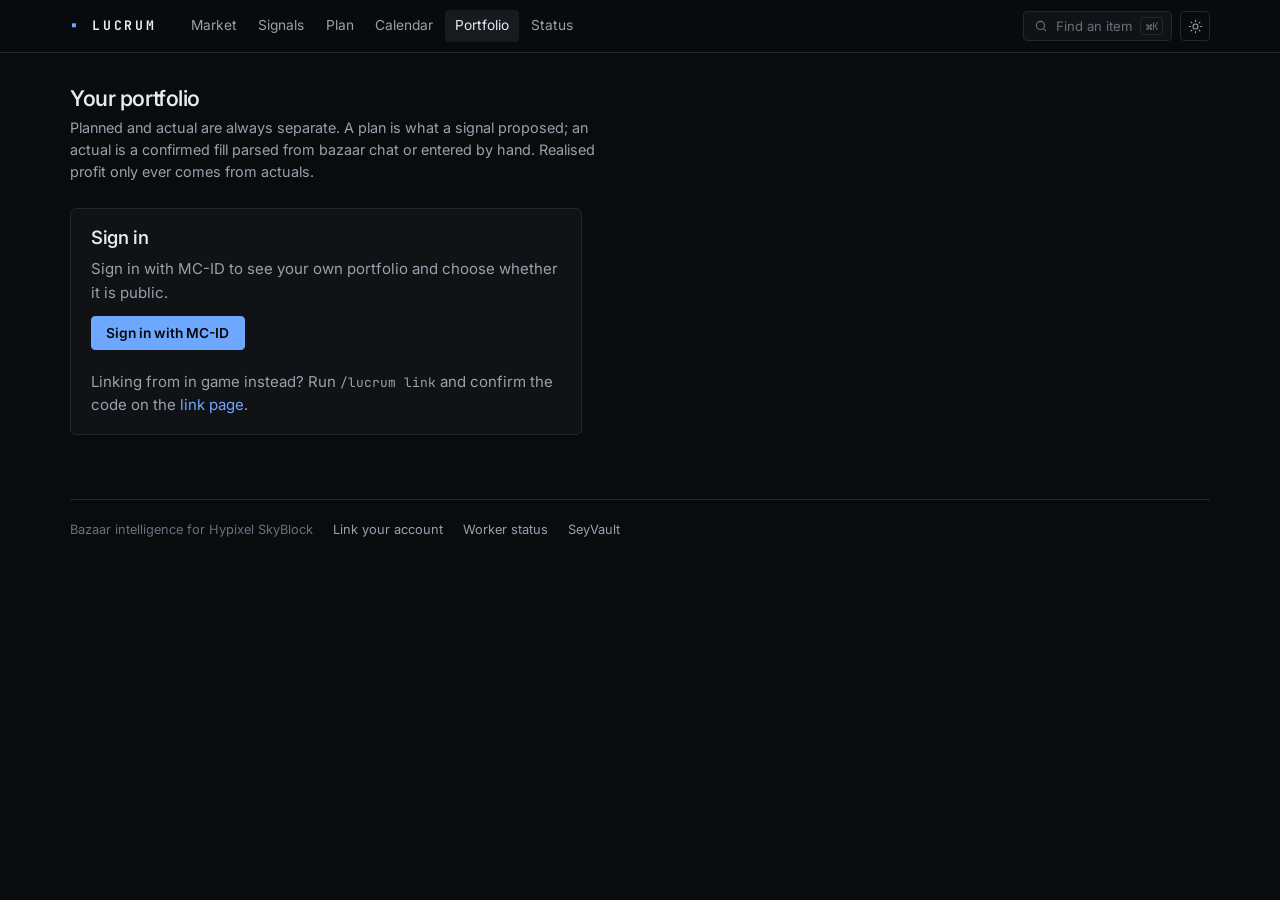
==== commit 8e107c0f: "web: market screened by risk-adjusted net per slot-hour, player settings, signals capacity and score" ====
--- a/account/index.html
+++ b/account/index.html
@@ -26,6 +26,7 @@
       <nav class="topnav" aria-label="Primary">
         <a href="../market/">Market</a>
         <a href="../signals/">Signals</a>
+        <a href="../plan/">Plan</a>
         <a href="../calendar/">Calendar</a>
         <a href="../account/" aria-current="page">Portfolio</a>
         <a href="../status/">Status</a>
--- a/css/app.css
+++ b/css/app.css
@@ -237,6 +237,115 @@
   display: flex;
   justify-content: center;
   padding: 0.9rem 0;
+}
+
+/* --- Player settings and filters (market, signals, plan) -------------------------------------- */
+
+.settings-bar {
+  display: flex;
+  gap: 0.9rem;
+  align-items: flex-end;
+  flex-wrap: wrap;
+  padding: 0.7rem 0.85rem;
+  margin-bottom: 1rem;
+  border: 1px solid var(--line);
+  border-radius: var(--radius);
+  background: var(--surface);
+}
+
+.setting,
+.filter {
+  display: flex;
+  flex-direction: column;
+  gap: 0.25rem;
+}
+
+.setting .label,
+.filter .label { font-size: 0.68rem; }
+
+.setting-hint {
+  font-size: 0.72rem;
+  margin-left: auto;
+  align-self: center;
+}
+
+.input-sm {
+  padding: 0.35rem 0.55rem;
+  font-size: 0.82rem;
+  min-width: 7rem;
+}
+
+.input-sm.num { font-family: var(--mono); font-variant-numeric: tabular-nums; }
+
+.input[aria-invalid="true"] { border-color: var(--loss); }
+
+select.input { cursor: pointer; }
+
+.filter-row {
+  display: flex;
+  gap: 0.7rem;
+  align-items: flex-end;
+  flex-wrap: wrap;
+  margin-bottom: 0.9rem;
+}
+
+.filter-row #market-search { max-width: 18rem; flex: 1 1 12rem; }
+
+.filter-check {
+  flex-direction: row;
+  align-items: center;
+  gap: 0.4rem;
+  font-size: 0.82rem;
+  color: var(--text-2);
+  padding-bottom: 0.4rem;
+  cursor: pointer;
+}
+
+.filter-check input { accent-color: var(--accent); }
+.filter-check input:disabled + span { color: var(--text-3); }
+
+.view-note {
+  font-size: 0.8rem;
+  margin: 0 0 0.6rem;
+  max-width: 90ch;
+}
+
+table.ledger td.strong { color: var(--text); font-weight: 600; }
+
+/* The item cell carries the signal's `why` sentence; below this width it wraps into a ribbon. */
+#table-slot table.ledger td.key,
+#plan-slot table.ledger td.key { min-width: 18rem; max-width: 30rem; }
+
+/* Score breakdown in a signal's detail panel: one bar per factor, so "why is this ranked here" is
+   readable at a glance. Bars are grey; only a factor well below typical is coloured. */
+.factor-bars {
+  display: grid;
+  grid-template-columns: max-content 1fr max-content;
+  gap: 0.3rem 0.6rem;
+  align-items: center;
+  max-width: 28rem;
+  font-size: 0.78rem;
+}
+
+.factor-bars .bar {
+  height: 5px;
+  border-radius: 2px;
+  background: var(--surface);
+  border: 1px solid var(--line);
+  overflow: hidden;
+}
+
+.factor-bars .bar > span { display: block; height: 100%; background: var(--text-2); }
+.factor-bars .bar.is-low > span { background: var(--loss); box-shadow: var(--glow-loss); }
+
+/* Plan page totals */
+.plan-totals { margin-bottom: 1rem; }
+
+@media (max-width: 640px) {
+  .settings-bar, .filter-row { gap: 0.6rem; }
+  .setting-hint { margin-left: 0; }
+  .input-sm { min-width: 0; width: 100%; }
+  .setting, .filter { flex: 1 1 8rem; }
 }
 
 /* --- Item detail ------------------------------------------------------------------------------ */
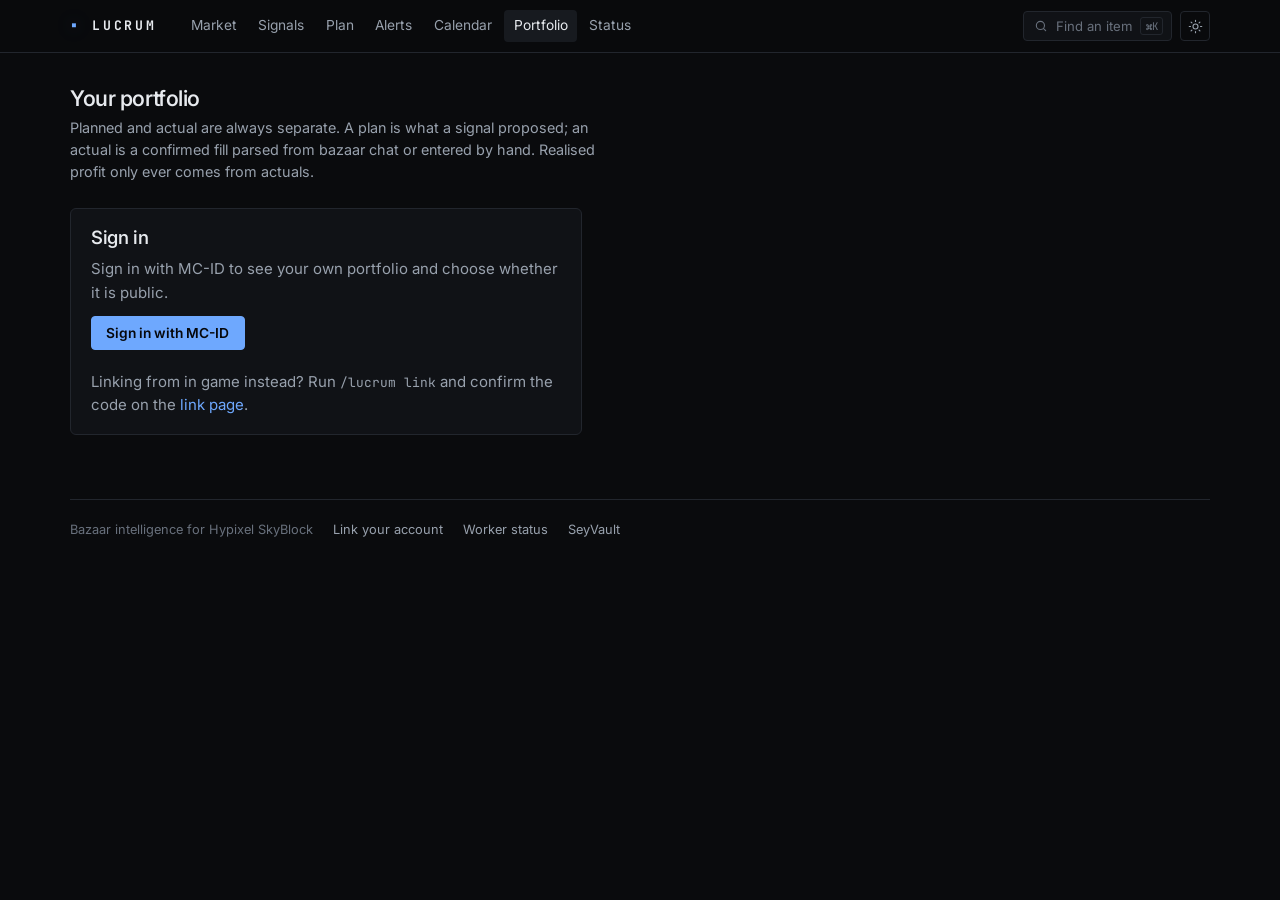
==== commit 55f7a77c: "web: watchlist alerts – threshold rules on worker figures and event-opening warnings, checked by one" ====
--- a/account/index.html
+++ b/account/index.html
@@ -27,6 +27,7 @@
         <a href="../market/">Market</a>
         <a href="../signals/">Signals</a>
         <a href="../plan/">Plan</a>
+        <a href="../alerts/">Alerts</a>
         <a href="../calendar/">Calendar</a>
         <a href="../account/" aria-current="page">Portfolio</a>
         <a href="../status/">Status</a>
@@ -67,6 +68,7 @@
       </div>
 
       <div id="privacy-slot"></div>
+      <div id="trade-slot"></div>
       <div id="profile-slot"></div>
     </main>
 
--- a/css/app.css
+++ b/css/app.css
@@ -337,6 +337,39 @@
 
 .factor-bars .bar > span { display: block; height: 100%; background: var(--text-2); }
 .factor-bars .bar.is-low > span { background: var(--loss); box-shadow: var(--glow-loss); }
+
+/* Record-a-trade and close forms (account page) */
+.trade-card { margin-bottom: 1rem; }
+.trade-card summary { cursor: pointer; display: flex; gap: 0.8rem; align-items: baseline; flex-wrap: wrap; }
+.trade-form {
+  display: flex;
+  gap: 0.7rem;
+  align-items: flex-end;
+  flex-wrap: wrap;
+  margin-top: 0.8rem;
+}
+.trade-form.inline { margin-top: 0; }
+.trade-form .error-text { flex-basis: 100%; margin: 0; }
+
+/* Election card on the calendar page */
+.election-card { margin-bottom: 1rem; }
+.election-bars { display: grid; gap: 0.3rem; max-width: 30rem; }
+.election-row {
+  display: grid;
+  grid-template-columns: 6rem 1fr 3rem;
+  gap: 0.6rem;
+  align-items: center;
+  font-size: 0.82rem;
+}
+.election-row .bar {
+  height: 6px;
+  border-radius: 2px;
+  background: var(--surface-2);
+  border: 1px solid var(--line);
+  overflow: hidden;
+}
+.election-row .bar > span { display: block; height: 100%; background: var(--text-2); }
+.election-row:first-child .bar > span { background: var(--accent); box-shadow: var(--glow-accent); }
 
 /* Plan page totals */
 .plan-totals { margin-bottom: 1rem; }
@@ -541,3 +574,25 @@
   .event-row .event-when { text-align: left; }
   .status-strip { gap: 0.9rem; }
 }
+
+/* Watchlist alerts (js/watchlist.js) – an in-page toast for every alert, notification or not. */
+.toast-host {
+  position: fixed;
+  right: 16px;
+  bottom: 16px;
+  display: grid;
+  gap: 0.5rem;
+  z-index: 50;
+  max-width: min(26rem, calc(100vw - 32px));
+}
+.toast {
+  background: var(--surface);
+  border: 1px solid var(--line-strong);
+  border-radius: var(--radius);
+  padding: 0.7rem 0.9rem;
+  font-size: 0.85rem;
+  color: var(--text);
+  box-shadow: var(--glow-accent);
+}
+.why-line .watch-link { color: var(--text-3); }
+.why-line .watch-link:hover { color: var(--accent); }
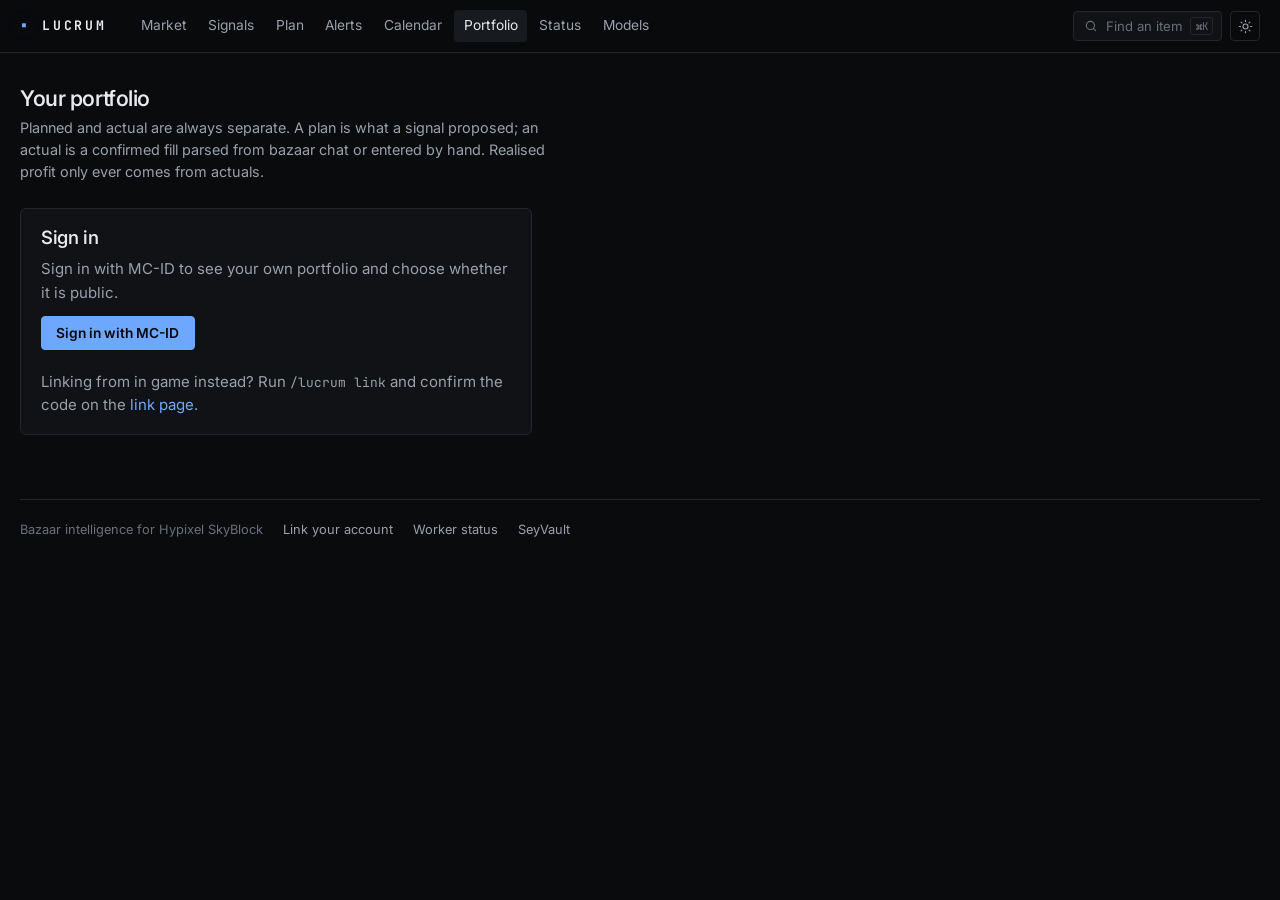
==== commit 6df26a26: "Models page: what each forecast model reads, how it was trained, and a head-to-head on the same held" ====
--- a/account/index.html
+++ b/account/index.html
@@ -31,6 +31,7 @@
         <a href="../calendar/">Calendar</a>
         <a href="../account/" aria-current="page">Portfolio</a>
         <a href="../status/">Status</a>
+        <a href="../models/">Models</a>
       </nav>
       <div class="topbar-actions">
         <button class="search-trigger" id="search-trigger" type="button" aria-label="Find a bazaar item">
@@ -67,6 +68,10 @@
         </p>
       </div>
 
+      <div id="signout-slot" hidden>
+        <button class="btn btn-sm" id="signout-btn" type="button">Sign out</button>
+      </div>
+
       <div id="privacy-slot"></div>
       <div id="trade-slot"></div>
       <div id="profile-slot"></div>
--- a/css/main.css
+++ b/css/main.css
@@ -158,7 +158,7 @@
 }
 
 .topbar-inner {
-  max-width: 1180px;
+  max-width: 1440px;
   margin: 0 auto;
   padding: 0 1.25rem;
   height: 52px;
@@ -282,7 +282,7 @@
 .icon-btn svg { width: 15px; height: 15px; display: block; }
 
 .shell {
-  max-width: 1180px;
+  max-width: 1440px;
   margin: 0 auto;
   padding: 0 1.25rem;
 }
@@ -452,7 +452,17 @@
   background: var(--surface);
 }
 
-.table-scroll { overflow-x: auto; }
+.table-scroll { overflow-x: auto; scrollbar-width: thin; }
+
+/* When a table is still wider than the page, keep the item column in view while scrolling. */
+.table-scroll table.ledger th:first-child,
+.table-scroll table.ledger td:first-child {
+  position: sticky;
+  left: 0;
+  z-index: 1;
+  background: var(--surface);
+}
+.table-scroll table.ledger tbody tr:hover td:first-child { background: var(--surface-2); }
 
 table.ledger {
   width: 100%;
@@ -522,6 +532,12 @@
 table.ledger.dense th { padding: 0.5rem 0.4rem; letter-spacing: 0.04em; }
 table.ledger.dense td { padding: 0.5rem 0.4rem; }
 
+@media (max-width: 1500px) and (min-width: 721px) {
+  table.ledger.dense { font-size: 0.74rem; }
+  table.ledger.dense th { padding: 0.45rem 0.28rem; letter-spacing: 0; font-size: 0.62rem; }
+  table.ledger.dense td { padding: 0.45rem 0.28rem; }
+}
+
 table.ledger td a { color: var(--text); }
 table.ledger td a:hover { color: var(--accent); }
 
@@ -718,7 +734,25 @@
 /* --- Mobile ---------------------------------------------------------------------------------- */
 
 @media (max-width: 720px) {
-  .topbar-inner { gap: 0.75rem; padding: 0 0.9rem; }
+  /* The nav wraps onto its own row instead of scrolling sideways where nobody sees the rest. */
+  .topbar-inner { flex-wrap: wrap; height: auto; padding-top: 0.4rem; padding-bottom: 0.4rem; row-gap: 0.2rem; }
+  .topnav { order: 3; flex: 1 1 100%; flex-wrap: wrap; overflow-x: visible; }
+
+  /* Tables become one card per row, each cell labelled from its column header (js/shell.js). */
+  .table-scroll { overflow-x: visible; }
+  table.ledger, table.ledger tbody, table.ledger tr, table.ledger td { display: block; width: 100%; }
+  table.ledger thead { display: none; }
+  table.ledger tbody tr { padding: 0.5rem 0.75rem; border-bottom: 1px solid var(--line); }
+  table.ledger tbody tr:last-child { border-bottom: none; }
+  table.ledger td, table.ledger.dense td { padding: 0.2rem 0; border: 0; display: flex; justify-content: space-between; gap: 1rem; text-align: right; }
+  table.ledger td::before { content: attr(data-label); color: var(--text-3); font-family: var(--mono); font-size: 0.68rem; text-transform: uppercase; letter-spacing: 0.06em; text-align: left; flex: none; padding-top: 0.15rem; }
+  table.ledger td.key { display: block; text-align: left; font-weight: 600; padding-bottom: 0.35rem; }
+  table.ledger td.key::before { content: none; }
+  table.ledger td:not([data-label])::before { content: none; }
+  table.ledger td[colspan] { display: block; text-align: left; }
+  table.ledger td:first-child { position: static; }
+  #table-slot table.ledger td.key, #plan-slot table.ledger td.key { min-width: 0; max-width: none; }
+  .topbar-inner { gap: 0.75rem; padding-left: 0.9rem; padding-right: 0.9rem; }
   .search-trigger .kbd,
   .search-trigger .search-label { display: none; }
   .search-trigger { padding: 0.35rem 0.5rem; }
--- a/css/app.css
+++ b/css/app.css
@@ -314,7 +314,7 @@
 
 /* The item cell carries the signal's `why` sentence; below this width it wraps into a ribbon. */
 #table-slot table.ledger td.key,
-#plan-slot table.ledger td.key { min-width: 18rem; max-width: 30rem; }
+#plan-slot table.ledger td.key { min-width: 14rem; max-width: 24rem; }
 
 /* Score breakdown in a signal's detail panel: one bar per factor, so "why is this ranked here" is
    readable at a glance. Bars are grey; only a factor well below typical is coloured. */
@@ -422,6 +422,12 @@
 
 .chart-card { padding: 0.9rem 0.9rem 0.4rem; }
 
+.item-controls { display: flex; gap: 1.25rem; flex-wrap: wrap; align-items: flex-end; }
+.tab-group { display: flex; flex-direction: column; gap: 0.3rem; }
+.tab-group > .label { color: var(--text-3); font-family: var(--mono); font-size: 0.65rem; text-transform: uppercase; letter-spacing: 0.08em; }
+.chart-hint { color: var(--text-3); font-size: 0.75rem; margin: 0.6rem 0 0; }
+.bt-note { font-size: 0.82rem; margin: 0.6rem 0 0; color: var(--text-2); }
+.chart-wrap canvas { touch-action: pan-y; cursor: crosshair; }
 .chart-wrap {
   position: relative;
   width: 100%;
@@ -596,3 +602,19 @@
 }
 .why-line .watch-link { color: var(--text-3); }
 .why-line .watch-link:hover { color: var(--accent); }
+
+/* --- Models page (js/models.js) ---------------------------------------------------------------- */
+.model-grid { grid-template-columns: repeat(auto-fit, minmax(16rem, 1fr)); }
+.model-card { display: flex; flex-direction: column; }
+.model-card.is-default { border-color: var(--accent); box-shadow: var(--glow-accent); }
+.model-card-head { display: flex; align-items: center; justify-content: space-between; gap: 0.5rem; }
+.model-card-head h2 { margin: 0; font-family: var(--mono); font-size: 1.25rem; }
+.model-meta { font-size: 0.75rem; margin: 0.3rem 0 0.7rem; font-family: var(--mono); }
+.model-summary { font-size: 0.875rem; margin: 0 0 0.8rem; }
+.model-notes { margin: auto 0 0; font-size: 0.8rem; display: grid; grid-template-columns: auto 1fr; gap: 0.3rem 0.7rem; }
+.model-notes dt { color: var(--text-3); font-family: var(--mono); font-size: 0.7rem; text-transform: uppercase; letter-spacing: 0.06em; padding-top: 0.1rem; }
+.model-notes dd { margin: 0; color: var(--text-2); }
+.chip { font-family: var(--mono); font-size: 0.65rem; text-transform: uppercase; letter-spacing: 0.08em; padding: 0.15rem 0.45rem; border-radius: var(--radius-sm); border: 1px solid var(--line-strong); color: var(--text-2); }
+.chip-accent { border-color: var(--accent); color: var(--accent); }
+table.ledger.bench td.best { color: var(--accent); font-weight: 600; }
+table.ledger .row-note { display: block; font-size: 0.7rem; margin-top: 0.1rem; }
